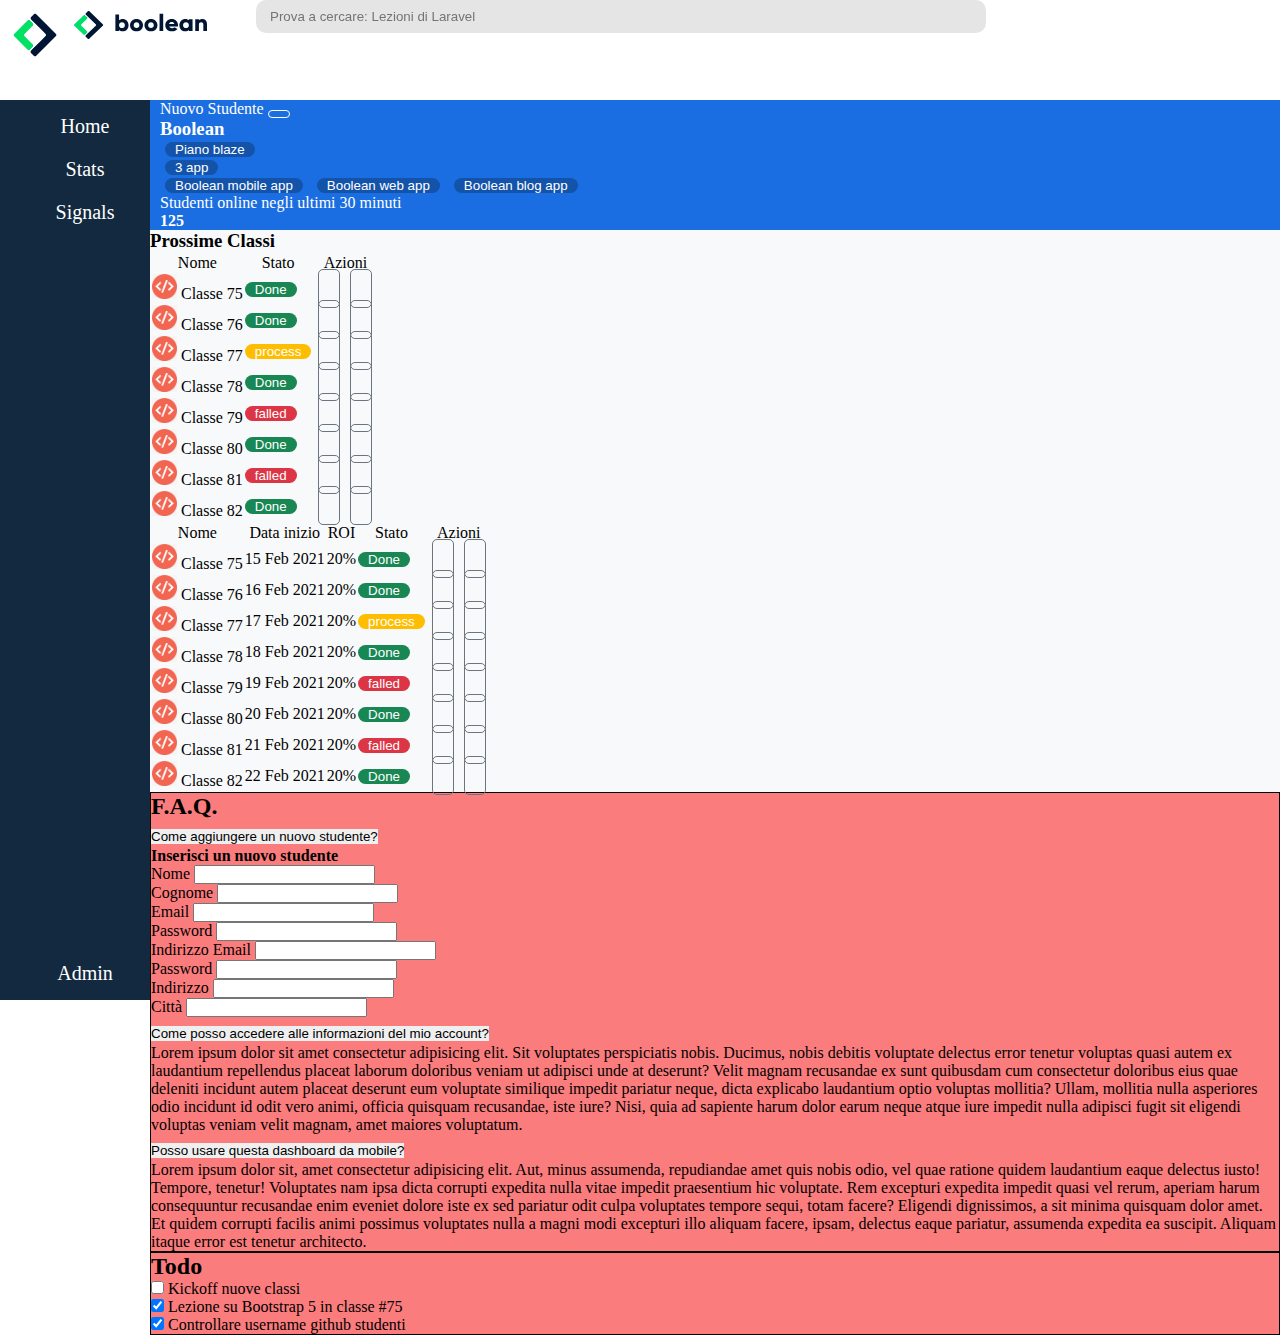
==== index.html @ 581d04f7 "[add] input" ====
<!DOCTYPE html>
<html lang="en">
<head>
  <meta charset="UTF-8">
  <meta http-equiv="X-UA-Compatible" content="IE=edge">
  <meta name="viewport" content="width=device-width, initial-scale=1.0">
  <title>Dashboard Bootstrap</title>
  
  <!--Fontawesome-->
  <link rel="stylesheet" href="https://cdnjs.cloudflare.com/ajax/libs/font-awesome/6.3.0/css/all.min.css" integrity="sha512-SzlrxWUlpfuzQ+pcUCosxcglQRNAq/DZjVsC0lE40xsADsfeQoEypE+enwcOiGjk/bSuGGKHEyjSoQ1zVisanQ==" crossorigin="anonymous" referrerpolicy="no-referrer" />

  <!--Bootstrap css-->
  <link href="https://cdn.jsdelivr.net/npm/bootstrap@5.0.2/dist/css/bootstrap.min.css" rel="stylesheet" integrity="sha384-EVSTQN3/azprG1Anm3QDgpJLIm9Nao0Yz1ztcQTwFspd3yD65VohhpuuCOmLASjC" crossorigin="anonymous">

  <!--Css-->
  <link rel="stylesheet" href="css/style.css">

</head>
<body>

  
  <div class="main-wrapper">
    <header>
      <nav>
      <!--Navbar-->
        <div class="nav-right logo d-flex justify-content-center align-items-center ">
          <img class="logo-mobile d-lg-none" src="img/mobile-logo.png" alt="logo">

          <img class="logo-desktop d-none d-lg-block" src="img/logo.svg" alt="logo">
        </div>

        <div class="nav-center input d-flex justify-content-center align-items-center">
          <button><i class="fa-solid fa-magnifying-glass"></i>
            <input type="text" placeholder="Prova a cercare: Lezioni di Laravel"></button>
        </div>

        <div class="nav-left icons d-flex justify-content-center align-items-center">
          <div class="sg-icon d-none d-lg-block "><a href="#"><i class="fa-solid fa-list-ul"></i></a></div>
          <div class="sg-icon d-none d-lg-block "><a href="#"><i class="fa-solid fa-circle-question"></i></a></div>
          <div class="sg-icon d-none d-lg-block "><a href="#"><i class="fa-solid fa-ellipsis-vertical"></i></a></div>
          <div class="sg-icon"> <a href="#"><i class="fa-solid fa-bell"></i></a></div>
        </div>

      </nav> 

    </header>

    <main>
    
      <aside>
        <div class="aside-nav">

          <div class="aside-top">
            <div class="aside-icons">
              <a href="#"><i class="fa-solid fa-house"></i></a>
              <a class="text d-none d-lg-block" href="#">Home</a>
            </div>

            <div class="aside-icons">
              <a href="#"><i class="fa-solid fa-chart-simple"></i></a>
              <a class="text d-none d-lg-block" href="#">Stats</a>
            </div>

            <div class="aside-icons">
              <a href="#"><i class="fa-solid fa-signal"></i></a>
              <a class="text d-none d-lg-block" href="#">Signals</a>
              </div>
            </div>

          </div>
          
          <div class="aside-bottom">
            <div class="aside-icons">
            <a href="#"><i class="fa-sharp fa-solid fa-gear"></i></a>
            <a class="text d-none d-lg-block" href="#">Admin</a>
          </div>
          </div>
      </aside>
  
        <div class="content">

          <div class="content-top">

            <div class="row main-top ">
              <div class="add-new py-4  col-md-3 order-md-3">
                <p>Nuovo Studente</p>
                <button><i class="fa-regular fa-plus"></i></button>
              </div>

              <div class="app py-4
              col-md-5">
                <div class="row">
                  <div class="col"> <h3 class="d-inline-block">Boolean</h3>
                    <button>Piano blaze</button>
                  </div>

                  <div class="py-3 ">
                    <button class="col-3">3 app</button>
                    <i class=" fa-solid fa-angles-right"></i>
                    
                      <button class="d-lg-none col"><i class="fa-solid fa-plus"></i></button>

                    <div class="row">
                      <button class=" d-none d-lg-block col my-1">Boolean mobile app</button>
                    <button class=" d-none d-lg-block col my-1">Boolean web app</button>
                    <button class=" d-none d-lg-block col my-1">Boolean blog app</button>
                    </div>
                     

                  </div>

                </div>
                
              </div>

              <div class="students py-4 col-md-4">
                <p>Studenti online negli ultimi 30 minuti</p>
                <h4>125</h4>
              </div>
            </div>

          </div>

          <div class="content-bottom">

            <div class="container">
              <div class="row">
                <div>
                  <h3>Prossime Classi</h3>
                </div>

                <div>
                  <div class="table-responsive-sm d-block d-md-none">
                  <table class="table">
                    <thead>
                      <tr>
                        <th>Nome</th>
                        <th class="text-center">Stato</th>
                        <th class="text-center">Azioni</th>
                      </tr>
                    </thead>

                    <tbody>
                      <tr>
                        <td>
                          <img src="img/class-avatar.jpg" alt="avatar">
                          Classe 75
                        </td>
                        <td><button class="done text-center">Done</button></td>
                        <td class="text-center"><i class="fa-sharp fa-solid fa-pencil"></i>
                          <i class="fa-solid fa-trash"></i>
                        </td>
                      </tr>

                      <tr>
                        <td>
                          <img src="img/class-avatar.jpg" alt="avatar">
                          Classe 76
                        </td>
                        <td><button class="done text-center">Done</button></td>
                        <td class="text-center"><i class="fa-sharp fa-solid fa-pencil"></i>
                          <i class="fa-solid fa-trash"></i>
                        </td>
                      </tr>

                      <tr>
                        <td>
                          <img src="img/class-avatar.jpg" alt="avatar">
                          Classe 77
                        </td>
                        <td><button class="process text-center">process</button></td>
                        <td class="text-center"><i class="fa-sharp fa-solid fa-pencil"></i>
                          <i class="fa-solid fa-trash"></i>
                        </td>
                      </tr>

                      <tr>
                        <td>
                          <img src="img/class-avatar.jpg" alt="avatar">
                          Classe 78
                        </td>
                        <td><button class="done text-center">Done</button></td>
                        <td class="text-center"><i class="fa-sharp fa-solid fa-pencil"></i>
                          <i class="fa-solid fa-trash"></i>
                        </td>
                      </tr>

                      <tr>
                        <td>
                          <img src="img/class-avatar.jpg" alt="avatar">
                          Classe 79
                        </td>
                        <td><button class="falled text-center">falled</button></td>
                        <td class="text-center"><i class="fa-sharp fa-solid fa-pencil"></i>
                          <i class="fa-solid fa-trash"></i>
                        </td>
                      </tr>

                      <tr>
                        <td>
                          <img src="img/class-avatar.jpg" alt="avatar">
                          Classe 80
                        </td>
                        <td><button class="done text-center">Done</button></td>
                        <td class="text-center"><i class="fa-sharp fa-solid fa-pencil"></i>
                          <i class="fa-solid fa-trash"></i>
                        </td>
                      </tr>

                      <tr>
                        <td>
                          <img src="img/class-avatar.jpg" alt="avatar">
                          Classe 81
                        </td>
                        <td><button class="falled text-center">falled</button></td>
                        <td class="text-center"><i class="fa-sharp fa-solid fa-pencil"></i>
                          <i class="fa-solid fa-trash"></i>
                        </td>
                      </tr>

                      <tr>
                        <td>
                          <img src="img/class-avatar.jpg" alt="avatar">
                          Classe 82
                        </td>
                        <td><button class="done text-center">Done</button></td>
                        <td class="text-center"><i class="fa-sharp fa-solid fa-pencil"></i>
                          <i class="fa-solid fa-trash"></i>
                        </td>
                      </tr>

                    </tbody>
                  </table>
                </div>
                </div>

                
                
                <div class="table-responsive-md d-none d-md-block">
                  <table class="table">
                    <table class="table">
                      <thead>
                        <tr>
                          <th>Nome</th>
                          <th colspan="4">Data inizio</th>
                          <th>ROI</th>
                          <th class="text-center">Stato</th>
                          <th class="text-center">Azioni</th>
                        </tr>
                      </thead>
  
                      <tbody>
                        <tr>
                          <td>
                            <img src="img/class-avatar.jpg" alt="avatar">
                            Classe 75
                          </td>
                          <td colspan="4">15 Feb 2021</td>
                          <td>20%</td>
                          <td class="d-flex justify-content-center align-items-center"><button class="done text-center">Done</button></td>
                          <td class="text-center"><i class="fa-sharp fa-solid fa-pencil"></i>
                            <i class="fa-solid fa-trash"></i>
                          </td>
                        </tr>
  
                        <tr>
                          <td>
                            <img src="img/class-avatar.jpg" alt="avatar">
                            Classe 76
                          </td>
                          <td colspan="4">16 Feb 2021</td>
                          <td>20%</td>
                          <td class="d-flex justify-content-center align-items-center"><button class="done text-center">Done</button></td>
                          <td class="text-center"><i class="fa-sharp fa-solid fa-pencil"></i>
                            <i class="fa-solid fa-trash"></i>
                          </td>
                        </tr>
  
                        <tr>
                          <td>
                            <img src="img/class-avatar.jpg" alt="avatar">
                            Classe 77
                          </td>
                          <td colspan="4">17 Feb 2021</td>
                          <td>20%</td>
                          <td class="d-flex justify-content-center align-items-center"><button class="process text-center">process</button></td>
                          <td class="text-center"><i class="fa-sharp fa-solid fa-pencil"></i>
                            <i class="fa-solid fa-trash"></i>
                          </td>
                        </tr>
  
                        <tr>
                          <td>
                            <img src="img/class-avatar.jpg" alt="avatar">
                            Classe 78
                          </td>
                          <td colspan="4">18 Feb 2021</td>
                          <td>20%</td>
                          <td class="d-flex justify-content-center align-items-center"><button class="done text-center">Done</button></td>
                          <td class="text-center"><i class="fa-sharp fa-solid fa-pencil"></i>
                            <i class="fa-solid fa-trash"></i>
                          </td>
                        </tr>
  
                        <tr>
                          <td>
                            <img src="img/class-avatar.jpg" alt="avatar">
                            Classe 79
                          </td>
                          <td colspan="4">19 Feb 2021</td>
                          <td>20%</td>
                          <td class="d-flex justify-content-center align-items-center"><button class="falled text-center">falled</button></td>
                          <td class="text-center"><i class="fa-sharp fa-solid fa-pencil"></i>
                            <i class="fa-solid fa-trash"></i>
                          </td>
                        </tr>
  
                        <tr>
                          <td>
                            <img src="img/class-avatar.jpg" alt="avatar">
                            Classe 80
                          </td>
                          <td colspan="4">20 Feb 2021</td>
                          <td>20%</td>
                          <td class="d-flex justify-content-center align-items-center"><button class="done text-center">Done</button></td>
                          <td class="text-center"><i class="fa-sharp fa-solid fa-pencil"></i>
                            <i class="fa-solid fa-trash"></i>
                          </td>
                        </tr>
  
                        <tr>
                          <td>
                            <img src="img/class-avatar.jpg" alt="avatar">
                            Classe 81
                          </td>
                          <td colspan="4">21 Feb 2021</td>
                          <td>20%</td>
                          <td class="d-flex justify-content-center align-items-center"><button class="falled text-center">falled</button></td>
                          <td class="text-center"><i class="fa-sharp fa-solid fa-pencil"></i>
                            <i class="fa-solid fa-trash"></i>
                          </td>
                        </tr>
  
                        <tr>
                          <td>
                            <img src="img/class-avatar.jpg" alt="avatar">
                            Classe 82
                          </td>
                          <td colspan="4">22 Feb 2021</td>
                          <td>20%</td>
                          <td class="d-flex justify-content-center align-items-center"><button class="done">Done</button></td>
                          <td class="text-center"><i class="fa-sharp fa-solid fa-pencil"></i>
                            <i class="fa-solid fa-trash"></i>
                          </td>
                        </tr>
                        </tbody>
                        </table>
                  </div>
                </div>

              </div>

            </div>

          <div class="container accordion debug">
            <h2>F.A.Q.</h2>
            <div class="accordion" id="accordionExample">
              <div class="accordion-item">
                <h2 class="accordion-header" id="headingOne">
                  <button class="accordion-button" type="button" data-bs-toggle="collapse" data-bs-target="#collapseOne" aria-expanded="true" aria-controls="collapseOne">
                    Come aggiungere un nuovo studente?
                  </button>
                </h2>
                <div id="collapseOne" class="accordion-collapse collapse show" aria-labelledby="headingOne" data-bs-parent="#accordionExample">
                  <div class="accordion-body">
                    <h4>Inserisci un nuovo studente</h4>
                    
                    <div class="row">
                      <div class="mb-3 col-6">
                        <label for="exampleFormControlInput1" class="form-label">Nome</label>
                        <input type="nome" class="form-control" id="exampleFormControlInput1">
                      </div>
                      
                      <div class="mb-3 col-6">
                        <label for="exampleFormControlInput1" class="form-label">Cognome</label>
                        <input type="cognome" class="form-control" id="exampleFormControlInput1">
                      </div>
                    </div>

                    <div class="row">
                      <div class="mb-3 col-6">
                        <label for="exampleFormControlInput1" class="form-label">Email</label>
                        <input type="email" class="form-control" id="exampleFormControlInput1">
                      </div>
                      
                      <div class="mb-3 col-6">
                        <label for="exampleFormControlInput1" class="form-label">Password</label>
                        <input type="password" class="form-control" id="exampleFormControlInput1">
                      </div>
                    </div>

                    <div class="row">
                      <div class="mb-3 col-6">
                        <label for="exampleFormControlInput1" class="form-label">Indirizzo Email</label>
                        <input type="email" class="form-control" id="exampleFormControlInput1">
                      </div>
                      
                      <div class="mb-3 col-6">
                        <label for="exampleFormControlInput1" class="form-label">Password</label>
                        <input type="password" class="form-control" id="exampleFormControlInput1">
                      </div>
                    </div>

                    <div class="row">
                      <div class="mb-3 col">
                        <label for="exampleFormControlInput1"class="form-label">Indirizzo</label>
                        <input type="indirizzo" class="form-control" id="exampleFormControlInput1">
                      </div>
                    </div>

                    <div class="mb-3 col-6">
                      <label for="exampleFormControlInput1" class="form-label">Città</label>
                      <input type="città" class="form-control" id="exampleFormControlInput1">
                    </div>

                    

                  </div>
                </div>
              </div>
              <div class="accordion-item">
                <h2 class="accordion-header" id="headingTwo">
                  <button class="accordion-button collapsed" type="button" data-bs-toggle="collapse" data-bs-target="#collapseTwo" aria-expanded="false" aria-controls="collapseTwo">
                    Come posso accedere alle informazioni del mio account?
                  </button>
                </h2>
                <div id="collapseTwo" class="accordion-collapse collapse" aria-labelledby="headingTwo" data-bs-parent="#accordionExample">
                  <div class="accordion-body">
                    Lorem ipsum dolor sit amet consectetur adipisicing elit. Sit voluptates perspiciatis nobis. Ducimus, nobis debitis voluptate delectus error tenetur voluptas quasi autem ex laudantium repellendus placeat laborum doloribus veniam ut adipisci unde at deserunt? Velit magnam recusandae ex sunt quibusdam cum consectetur doloribus eius quae deleniti incidunt autem placeat deserunt eum voluptate similique impedit pariatur neque, dicta explicabo laudantium optio voluptas mollitia? Ullam, mollitia nulla asperiores odio incidunt id odit vero animi, officia quisquam recusandae, iste iure? Nisi, quia ad sapiente harum dolor earum neque atque iure impedit nulla adipisci fugit sit eligendi voluptas veniam velit magnam, amet maiores voluptatum.
                  </div>
                </div>
              </div>
              <div class="accordion-item">
                <h2 class="accordion-header" id="headingThree">
                  <button class="accordion-button collapsed" type="button" data-bs-toggle="collapse" data-bs-target="#collapseThree" aria-expanded="false" aria-controls="collapseThree">
                    Posso usare questa dashboard da mobile?
                  </button>
                </h2>
                <div id="collapseThree" class="accordion-collapse collapse" aria-labelledby="headingThree" data-bs-parent="#accordionExample">
                  <div class="accordion-body">
                    Lorem ipsum dolor sit, amet consectetur adipisicing elit. Aut, minus assumenda, repudiandae amet quis nobis odio, vel quae ratione quidem laudantium eaque delectus iusto! Tempore, tenetur! Voluptates nam ipsa dicta corrupti expedita nulla vitae impedit praesentium hic voluptate. Rem excepturi expedita impedit quasi vel rerum, aperiam harum consequuntur recusandae enim eveniet dolore iste ex sed pariatur odit culpa voluptates tempore sequi, totam facere? Eligendi dignissimos, a sit minima quisquam dolor amet. Et quidem corrupti facilis animi possimus voluptates nulla a magni modi excepturi illo aliquam facere, ipsam, delectus eaque pariatur, assumenda expedita ea suscipit. Aliquam itaque error est tenetur architecto.
                  </div>
                </div>
              </div>
            </div>
          </div>

          <div class="container stats debug">
            <h2>Todo</h2>

            <div class="form-check">
              <input class="form-check-input" type="checkbox" value="" id="flexKichoffNuoveClassi">
              <label class="form-check-label" for="flexCheckDefault">
                Kickoff nuove classi
              </label>
            </div>

            <div class="form-check">
              <input class="form-check-input" type="checkbox" value="" id="flexLezioneSuBootstrap5" checked>
              <label class="form-check-label" for="flexCheckChecked">
                Lezione su Bootstrap 5 in classe #75
              </label>
            </div>

            <div class="form-check">
              <input class="form-check-input" type="checkbox" value="" id="flexLezioneSuBootstrap5" checked>
              <label class="form-check-label" for="flexControllareUsernameGithub">
                Controllare username github studenti
              </label>
            </div>
            
          </div>

          <div class="container">

          </div>

          </div>

        </div>

    </main>
  </div>





    

  

  <!--Bootstrap js-->
  <script src="https://cdn.jsdelivr.net/npm/bootstrap@5.0.2/dist/js/bootstrap.bundle.min.js" integrity="sha384-MrcW6ZMFYlzcLA8Nl+NtUVF0sA7MsXsP1UyJoMp4YLEuNSfAP+JcXn/tWtIaxVXM" crossorigin="anonymous"></script>
</body>
</html>
---- css/style.css ----
/*GENERAL*/
.debug{
  background-color: rgba(253, 0, 0, 0.5);
  min-height: 50px;
  border: 1px solid black;
}

a{
  text-decoration: none;
  color: white;
  display: inline-block;
}

/*HEADER*/
header{
  background-color: #FFFFFF;
  padding: 15px 0;
}


/*NAV


/*MAIN*/

/*ASIDE*/
/*aside{
  background-color: #132940;
}

aside a{
  padding: 10px 5px;
}

/*MAIN-RIGHT*/
/*.main-right .row.top{
  background-color: #1B72E8;
}

.main-right .boolean span, .boolean-app{
  background-color:#165BBA ;
  padding:5px 10px;
  border-radius: 15px;
  margin: 0 2px;
}


.fa-regular.fa-plus{
  border: 1px solid white;
  font-size: 15px;
  padding: 12px 15px;
  vertical-align: middle;
  margin:5px 25px;
  border-radius: 5px;
}**/

/*GENERAL*/
*{
  margin: 0;
  padding: 0;
  box-sizing: border-box;
}

body{
  height: 100vh;

}

img{
  max-width: 100%;
}

button{
  border-style: none;
}

.main-wrapper{
  width: 100vw;
  height: 100vh;
}

/*HEADER*/
header{
  width: 100%;
  height: 100px;
}
/*NAV*/
nav{
  width: 100%;
  height: 100px;
  position: fixed;
  top: 0;
  right:0;
  display: flex;
  justify-content: space-between;
}

nav .input{
  width: 60%;
  height: 100px;
}

nav .logo, .icons{
  width: 20%;
  height: 100px; 
}

/*LOGO*/
nav .logo-mobile{
  width: 70px ;
  vertical-align: middle;
}

/*INPUT*/
nav input{
  width: 80%;
  border-style: none;
  padding:4px;
  background-color: #E5E5E5;
}

nav button{
  width: 95%;
  background-color: #E5E5E5;
  padding: 5px 0;
  text-align: left;
  padding-left: 10px;
  border-radius: 10px;
}

/*ICONS*/
.sg-icon a{
  color: #5A5757;
}

.sg-icon{
  padding: 0 10px;
}

.fa-bell{
  color:#FF8F00;
}

/*MAIN*/
main{
  display: flex;
}

/*ASIDE*/
aside{
  width: 150px;
  height:100vh;
  display: flex;  
  flex-direction: column;
  justify-content: space-between;
  flex-shrink: 0;
  background-color: #12293F;
}

.aside-icons a{
  margin: 5px 10px;
}

.aside-icons{
  display: flex;
  justify-content: center;
  align-items: center;
  font-size: 20px;
  margin: 10px 0;
}

/*CONTENT*/
.content{
  width: calc(100% - 150px);
  background-color: #F8F9FA;
}

/*CONTENT-TOP*/
.content-top{
  background-color: #1A6EE1;
  color:white;
  padding: 0 10px;
}

.content-top button{
  color:white;
}

.content-top p{
  display: inline-block;
}

.content-top .add-new button{
  padding: 3px 10px;
  border: 1px solid white;
  border-radius: 5px;
  background-color: #1A6EE1;
}

.app button{
  padding: 0 10px;
  border-radius: 15px;
  background-color: #1453AA;
  margin: 0 5px;
}

/*CONTENT-BOTTOM*/

.container .col h3{
  border: 1px solid black;
  padding: 10px 10px;
}
/*TABLE*/
.table img{
  width: 25px;
}
.table i{
  color: #6C757D;
  border:1px solid #6C757D;
  padding: 10px;
  border-radius: 5px;
  margin: 0 5px;
}

.table thead th{
  font-weight: 500;
}


/*TABLE BUTTON*/
.table button{
  padding: 0 10px;
  border-radius: 10px;
  color: white;
  
}

.table .done{
  background-color:#198754 ;
}

.table .process{
  background-color:#FFBD00;
}

.table .falled{
  background-color:#DC3545 ;
}
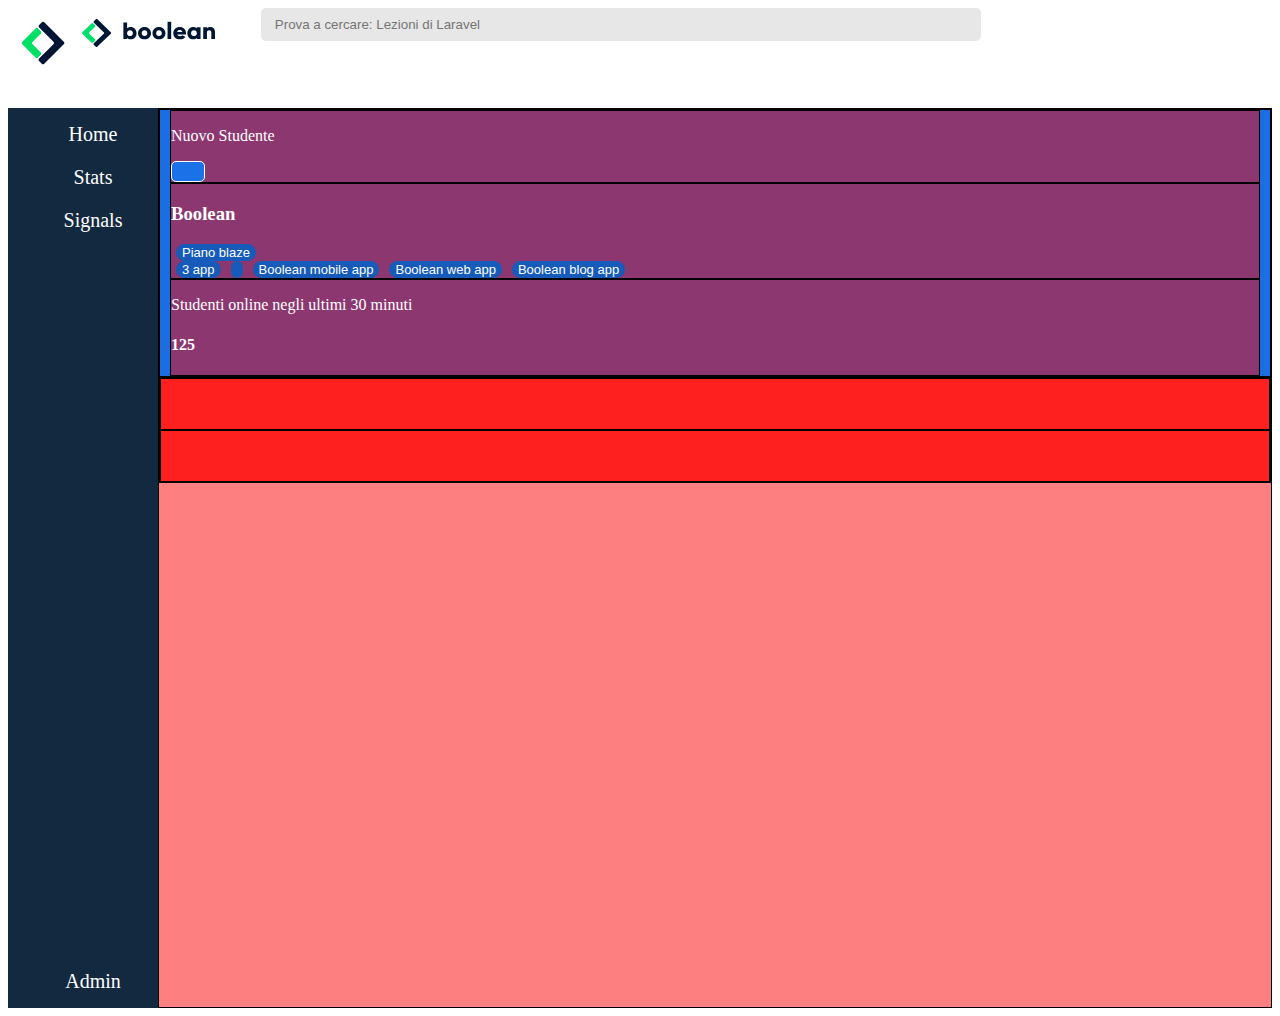
==== commit f322c16e: "[modify] main top" ====
--- a/index.html
+++ b/index.html
@@ -16,37 +16,39 @@
   <link rel="stylesheet" href="css/style.css">
 
 </head>
+
+
+
+
 <body>
 
-  
-  <div class="main-wrapper">
-    <header>
-      <nav>
-      <!--Navbar-->
-        <div class="nav-right logo d-flex justify-content-center align-items-center ">
-          <img class="logo-mobile d-lg-none" src="img/mobile-logo.png" alt="logo">
-
-          <img class="logo-desktop d-none d-lg-block" src="img/logo.svg" alt="logo">
-        </div>
-
-        <div class="nav-center input d-flex justify-content-center align-items-center">
-          <button><i class="fa-solid fa-magnifying-glass"></i>
-            <input type="text" placeholder="Prova a cercare: Lezioni di Laravel"></button>
-        </div>
-
-        <div class="nav-left icons d-flex justify-content-center align-items-center">
-          <div class="sg-icon d-none d-lg-block "><a href="#"><i class="fa-solid fa-list-ul"></i></a></div>
-          <div class="sg-icon d-none d-lg-block "><a href="#"><i class="fa-solid fa-circle-question"></i></a></div>
-          <div class="sg-icon d-none d-lg-block "><a href="#"><i class="fa-solid fa-ellipsis-vertical"></i></a></div>
-          <div class="sg-icon"> <a href="#"><i class="fa-solid fa-bell"></i></a></div>
-        </div>
-
-      </nav> 
-
-    </header>
-
-    <main>
-    
+  <header>
+    <!--Navbar-->
+    <nav>
+      <div class="nav-right logo d-flex justify-content-center align-items-center ">
+        <img class="logo-mobile d-lg-none" src="img/mobile-logo.png" alt="logo">
+
+        <img class="logo-desktop d-none d-lg-block" src="img/logo.svg" alt="logo">
+      </div>
+
+      <div class="nav-center input d-flex justify-content-center align-items-center">
+        <button><i class="fa-solid fa-magnifying-glass"></i>
+          <input type="text" placeholder="Prova a cercare: Lezioni di Laravel"></button>
+      </div>
+
+      <div class="nav-left icons d-flex justify-content-center align-items-center">
+        <div class="sg-icon d-none d-lg-block "><a href="#"><i class="fa-solid fa-list-ul"></i></a></div>
+        <div class="sg-icon d-none d-lg-block "><a href="#"><i class="fa-solid fa-circle-question"></i></a></div>
+        <div class="sg-icon d-none d-lg-block "><a href="#"><i class="fa-solid fa-ellipsis-vertical"></i></a></div>
+        <div class="sg-icon"> <a href="#"><i class="fa-solid fa-bell"></i></a></div>
+      </div>
+
+    </nav>
+
+  </header>
+
+  
+    <div class="main-wrapper">
       <aside>
         <div class="aside-nav">
 
@@ -76,46 +78,85 @@
           </div>
           </div>
       </aside>
+      </aside>
+
+      <main class="content debug">
+
+        <div class="row top debug">
+
+          <div class="add-new py-4 col-md-3 order-md-3 debug">
+            <p>Nuovo Studente</p>
+            <button><i class="fa-regular fa-plus"></i></button>
+          </div>
+
+          <div class="app col py-4 debug">
+            <h3 class="d-inline-block">Boolean</h3>
+            <button>Piano blaze</button>
+
+            <div class="button-container">  
+              <span>
+                <button>3 app</button>
+                <i class=" fa-solid fa-angles-right"></i>
+              </span>
+
+                <button class="d-lg-none"><i class="fa-solid fa-plus"></i></button>
+
+                  <span>
+                    <button class="d-none d-lg-block my-1">Boolean mobile app</button>
+                    <button class="d-none d-lg-block my-1">Boolean web app</button>
+                    <button class="d-none d-lg-block my-1">Boolean blog app</button>
+                  </span>
+
+            </div>
+
+          </div>
+
+          <div class="students py-4 col-md-4 debug">
+            <p>Studenti online negli ultimi 30 minuti</p>
+            <h4>125</h4>
+          </div>
+
+        </div>
+
+        <div class="row bottom debug">
+          <div class="debug"></div>
+          <div class="debug"></div>
+        </div>
+
+      </main>
+    </div>
+
+
+
+
+  
+  <!--
+    
+    <main>
+    
+      <aside>
+        
   
         <div class="content">
 
           <div class="content-top">
 
-            <div class="row main-top ">
-              <div class="add-new py-4  col-md-3 order-md-3">
-                <p>Nuovo Studente</p>
-                <button><i class="fa-regular fa-plus"></i></button>
-              </div>
-
-              <div class="app py-4
-              col-md-5">
-                <div class="row">
-                  <div class="col"> <h3 class="d-inline-block">Boolean</h3>
-                    <button>Piano blaze</button>
+
+              
+                  <div class=" ">
+                  
+                      
+                    
+                     
+
                   </div>
 
-                  <div class="py-3 ">
-                    <button class="col-3">3 app</button>
-                    <i class=" fa-solid fa-angles-right"></i>
-                    
-                      <button class="d-lg-none col"><i class="fa-solid fa-plus"></i></button>
-
-                    <div class="row">
-                      <button class=" d-none d-lg-block col my-1">Boolean mobile app</button>
-                    <button class=" d-none d-lg-block col my-1">Boolean web app</button>
-                    <button class=" d-none d-lg-block col my-1">Boolean blog app</button>
-                    </div>
-                     
-
-                  </div>
-
                 </div>
                 
               </div>
 
-              <div class="students py-4 col-md-4">
-                <p>Studenti online negli ultimi 30 minuti</p>
-                <h4>125</h4>
+              <div class="">
+                <
               </div>
             </div>
 
@@ -125,6 +166,9 @@
 
             <div class="container">
               <div class="row">
+                <div class="col">
+
+               
                 <div>
                   <h3>Prossime Classi</h3>
                 </div>
@@ -233,7 +277,7 @@
                   </table>
                 </div>
                 </div>
-
+                </div>
                 
                 
                 <div class="table-responsive-md d-none d-md-block">
@@ -360,132 +404,94 @@
 
               </div>
 
-            </div>
-
-          <div class="container accordion debug">
-            <h2>F.A.Q.</h2>
-            <div class="accordion" id="accordionExample">
-              <div class="accordion-item">
-                <h2 class="accordion-header" id="headingOne">
-                  <button class="accordion-button" type="button" data-bs-toggle="collapse" data-bs-target="#collapseOne" aria-expanded="true" aria-controls="collapseOne">
-                    Come aggiungere un nuovo studente?
-                  </button>
-                </h2>
-                <div id="collapseOne" class="accordion-collapse collapse show" aria-labelledby="headingOne" data-bs-parent="#accordionExample">
-                  <div class="accordion-body">
-                    <h4>Inserisci un nuovo studente</h4>
-                    
-                    <div class="row">
-                      <div class="mb-3 col-6">
-                        <label for="exampleFormControlInput1" class="form-label">Nome</label>
-                        <input type="nome" class="form-control" id="exampleFormControlInput1">
-                      </div>
-                      
-                      <div class="mb-3 col-6">
-                        <label for="exampleFormControlInput1" class="form-label">Cognome</label>
-                        <input type="cognome" class="form-control" id="exampleFormControlInput1">
+
+
+
+
+              <div class="container accordion debug">
+                <h2>F.A.Q.</h2>
+                <div class="accordion" id="accordionExample">
+                  <div class="accordion-item">
+                    <h2 class="accordion-header" id="headingOne">
+                      <button class="accordion-button" type="button" data-bs-toggle="collapse" data-bs-target="#collapseOne" aria-expanded="true" aria-controls="collapseOne">
+                        Come aggiungere un nuovo studente?
+                      </button>
+                    </h2>
+                    <div id="collapseOne" class="accordion-collapse collapse show" aria-labelledby="headingOne" data-bs-parent="#accordionExample">
+                      <div class="accordion-body">
+                        <p>Lorem, ipsum dolor sit amet consectetur adipisicing elit. Sit est voluptatibus reiciendis iusto quae ex consequatur, pariatur temporibus tempore laudantium, cum consequuntur quam voluptatem. Dignissimos quaerat quas dicta omnis dolorum ipsum mollitia tenetur deleniti ducimus, odit labore deserunt natus minima maiores ab accusantium provident officiis distinctio tempora, inventore voluptate eos assumenda saepe. Vel assumenda ipsam quibusdam veniam natus magni nostrum recusandae dolores obcaecati dolorem! Ratione autem eius a illo! Libero quibusdam praesentium voluptate, accusantium mollitia modi sunt officiis obcaecati laborum. Exercitationem repellat fuga voluptate, voluptas minus, asperiores perferendis sequi ab officiis cum nobis atque autem dolor, veniam molestiae! Corrupti, sequi.</p>
+    
+                        
+    
                       </div>
                     </div>
-
-                    <div class="row">
-                      <div class="mb-3 col-6">
-                        <label for="exampleFormControlInput1" class="form-label">Email</label>
-                        <input type="email" class="form-control" id="exampleFormControlInput1">
-                      </div>
-                      
-                      <div class="mb-3 col-6">
-                        <label for="exampleFormControlInput1" class="form-label">Password</label>
-                        <input type="password" class="form-control" id="exampleFormControlInput1">
+                  </div>
+                  <div class="accordion-item">
+                    <h2 class="accordion-header" id="headingTwo">
+                      <button class="accordion-button collapsed" type="button" data-bs-toggle="collapse" data-bs-target="#collapseTwo" aria-expanded="false" aria-controls="collapseTwo">
+                        Come posso accedere alle informazioni del mio account?
+                      </button>
+                    </h2>
+                    <div id="collapseTwo" class="accordion-collapse collapse" aria-labelledby="headingTwo" data-bs-parent="#accordionExample">
+                      <div class="accordion-body">
+                        Lorem ipsum dolor sit amet consectetur adipisicing elit. Sit voluptates perspiciatis nobis. Ducimus, nobis debitis voluptate delectus error tenetur voluptas quasi autem ex laudantium repellendus placeat laborum doloribus veniam ut adipisci unde at deserunt? Velit magnam recusandae ex sunt quibusdam cum consectetur doloribus eius quae deleniti incidunt autem placeat deserunt eum voluptate similique impedit pariatur neque, dicta explicabo laudantium optio voluptas mollitia? Ullam, mollitia nulla asperiores odio incidunt id odit vero animi, officia quisquam recusandae, iste iure? Nisi, quia ad sapiente harum dolor earum neque atque iure impedit nulla adipisci fugit sit eligendi voluptas veniam velit magnam, amet maiores voluptatum.
                       </div>
                     </div>
-
-                    <div class="row">
-                      <div class="mb-3 col-6">
-                        <label for="exampleFormControlInput1" class="form-label">Indirizzo Email</label>
-                        <input type="email" class="form-control" id="exampleFormControlInput1">
-                      </div>
-                      
-                      <div class="mb-3 col-6">
-                        <label for="exampleFormControlInput1" class="form-label">Password</label>
-                        <input type="password" class="form-control" id="exampleFormControlInput1">
+                  </div>
+                  <div class="accordion-item">
+                    <h2 class="accordion-header" id="headingThree">
+                      <button class="accordion-button collapsed" type="button" data-bs-toggle="collapse" data-bs-target="#collapseThree" aria-expanded="false" aria-controls="collapseThree">
+                        Posso usare questa dashboard da mobile?
+                      </button>
+                    </h2>
+                    <div id="collapseThree" class="accordion-collapse collapse" aria-labelledby="headingThree" data-bs-parent="#accordionExample">
+                      <div class="accordion-body">
+                        Lorem ipsum dolor sit, amet consectetur adipisicing elit. Aut, minus assumenda, repudiandae amet quis nobis odio, vel quae ratione quidem laudantium eaque delectus iusto! Tempore, tenetur! Voluptates nam ipsa dicta corrupti expedita nulla vitae impedit praesentium hic voluptate. Rem excepturi expedita impedit quasi vel rerum, aperiam harum consequuntur recusandae enim eveniet dolore iste ex sed pariatur odit culpa voluptates tempore sequi, totam facere? Eligendi dignissimos, a sit minima quisquam dolor amet. Et quidem corrupti facilis animi possimus voluptates nulla a magni modi excepturi illo aliquam facere, ipsam, delectus eaque pariatur, assumenda expedita ea suscipit. Aliquam itaque error est tenetur architecto.
                       </div>
                     </div>
-
-                    <div class="row">
-                      <div class="mb-3 col">
-                        <label for="exampleFormControlInput1"class="form-label">Indirizzo</label>
-                        <input type="indirizzo" class="form-control" id="exampleFormControlInput1">
-                      </div>
-                    </div>
-
-                    <div class="mb-3 col-6">
-                      <label for="exampleFormControlInput1" class="form-label">Città</label>
-                      <input type="città" class="form-control" id="exampleFormControlInput1">
-                    </div>
-
-                    
-
                   </div>
                 </div>
               </div>
-              <div class="accordion-item">
-                <h2 class="accordion-header" id="headingTwo">
-                  <button class="accordion-button collapsed" type="button" data-bs-toggle="collapse" data-bs-target="#collapseTwo" aria-expanded="false" aria-controls="collapseTwo">
-                    Come posso accedere alle informazioni del mio account?
-                  </button>
-                </h2>
-                <div id="collapseTwo" class="accordion-collapse collapse" aria-labelledby="headingTwo" data-bs-parent="#accordionExample">
-                  <div class="accordion-body">
-                    Lorem ipsum dolor sit amet consectetur adipisicing elit. Sit voluptates perspiciatis nobis. Ducimus, nobis debitis voluptate delectus error tenetur voluptas quasi autem ex laudantium repellendus placeat laborum doloribus veniam ut adipisci unde at deserunt? Velit magnam recusandae ex sunt quibusdam cum consectetur doloribus eius quae deleniti incidunt autem placeat deserunt eum voluptate similique impedit pariatur neque, dicta explicabo laudantium optio voluptas mollitia? Ullam, mollitia nulla asperiores odio incidunt id odit vero animi, officia quisquam recusandae, iste iure? Nisi, quia ad sapiente harum dolor earum neque atque iure impedit nulla adipisci fugit sit eligendi voluptas veniam velit magnam, amet maiores voluptatum.
-                  </div>
-                </div>
-              </div>
-              <div class="accordion-item">
-                <h2 class="accordion-header" id="headingThree">
-                  <button class="accordion-button collapsed" type="button" data-bs-toggle="collapse" data-bs-target="#collapseThree" aria-expanded="false" aria-controls="collapseThree">
-                    Posso usare questa dashboard da mobile?
-                  </button>
-                </h2>
-                <div id="collapseThree" class="accordion-collapse collapse" aria-labelledby="headingThree" data-bs-parent="#accordionExample">
-                  <div class="accordion-body">
-                    Lorem ipsum dolor sit, amet consectetur adipisicing elit. Aut, minus assumenda, repudiandae amet quis nobis odio, vel quae ratione quidem laudantium eaque delectus iusto! Tempore, tenetur! Voluptates nam ipsa dicta corrupti expedita nulla vitae impedit praesentium hic voluptate. Rem excepturi expedita impedit quasi vel rerum, aperiam harum consequuntur recusandae enim eveniet dolore iste ex sed pariatur odit culpa voluptates tempore sequi, totam facere? Eligendi dignissimos, a sit minima quisquam dolor amet. Et quidem corrupti facilis animi possimus voluptates nulla a magni modi excepturi illo aliquam facere, ipsam, delectus eaque pariatur, assumenda expedita ea suscipit. Aliquam itaque error est tenetur architecto.
-                  </div>
-                </div>
-              </div>
-            </div>
-          </div>
+            </div>
+
 
           <div class="container stats debug">
-            <h2>Todo</h2>
-
-            <div class="form-check">
-              <input class="form-check-input" type="checkbox" value="" id="flexKichoffNuoveClassi">
-              <label class="form-check-label" for="flexCheckDefault">
-                Kickoff nuove classi
-              </label>
-            </div>
-
-            <div class="form-check">
-              <input class="form-check-input" type="checkbox" value="" id="flexLezioneSuBootstrap5" checked>
-              <label class="form-check-label" for="flexCheckChecked">
-                Lezione su Bootstrap 5 in classe #75
-              </label>
-            </div>
-
-            <div class="form-check">
-              <input class="form-check-input" type="checkbox" value="" id="flexLezioneSuBootstrap5" checked>
-              <label class="form-check-label" for="flexControllareUsernameGithub">
-                Controllare username github studenti
-              </label>
-            </div>
-            
-          </div>
-
-          <div class="container">
-
-          </div>
-
-          </div>
+            <div class="row">
+              <div class="col">
+                <h2>Todo</h2>
+    
+                <div class="form-check">
+                  <input class="form-check-input" type="checkbox" value="" id="flexKichoffNuoveClassi">
+                  <label class="form-check-label" for="flexCheckDefault">
+                    Kickoff nuove classi
+                  </label>
+                </div>
+    
+                <div class="form-check">
+                  <input class="form-check-input" type="checkbox" value="" id="flexLezioneSuBootstrap5" checked>
+                  <label class="form-check-label" for="flexCheckChecked">
+                    Lezione su Bootstrap 5 in classe #75
+                  </label>
+                </div>
+    
+                <div class="form-check">
+                  <input class="form-check-input" type="checkbox" value="" id="flexLezioneSuBootstrap5" checked>
+                  <label class="form-check-label" for="flexControllareUsernameGithub">
+                    Controllare username github studenti
+                  </label>
+                </div>
+                
+              </div>
+    
+              <div class="container">
+    
+              </div>
+  
+              </div>
+  
+            </div>
+
+              </div>
 
         </div>
 
--- a/css/style.css
+++ b/css/style.css
@@ -1,4 +1,4 @@
-/*GENERAL*/
+/* GENERAL */
 .debug{
   background-color: rgba(253, 0, 0, 0.5);
   min-height: 50px;
@@ -9,28 +9,144 @@
   text-decoration: none;
   color: white;
   display: inline-block;
-}
-
-/*HEADER*/
-header{
-  background-color: #FFFFFF;
-  padding: 15px 0;
-}
-
-
-/*NAV
-
+} 
+
+button{
+  border-style: none;
+}
+
+img{
+  max-width: 100%;
+}
+
+.main-wrapper{
+  display: flex;
+  height: 100vh;
+}
+
+
+/*NAV*/
+nav{
+  width: 100%;
+  display: flex;
+  justify-content: space-between;
+}
+
+nav .input{
+  width: 60%;
+  height: 100px;
+}
+
+nav .logo, .icons{
+  width: 20%;
+  height: 100px; 
+}
+
+/*LOGO*/
+nav .logo-mobile{
+  width: 70px ;
+  vertical-align: middle;
+} 
+
+/*INPUT*/
+nav input{ 
+  width: 80%;
+  border-style: none;
+  padding:4px;
+  background-color: #E7E7E7;
+}
+
+nav button{
+  width: 95%;
+  background-color: #E7E7E7;
+  padding: 5px 0;
+  text-align: left;
+  padding-left: 10px;
+  border-radius: 5px;
+} 
+
+/*ICONS*/
+.sg-icon a{
+  color: #5A5757;
+}
+
+.sg-icon{
+  padding: 0 10px;
+}
+
+.fa-bell{
+  color:#FF8F00;
+} 
+
+/*ASIDE*/
+aside{
+  min-width: 150px;
+  display: flex;
+  flex-direction: column;
+  justify-content: space-between;
+  flex-shrink: 0;
+  background-color: #132940;
+}
+
+aside a{
+  margin: 5px 10px;
+}
+
+.aside-icons{
+  display: flex;
+  justify-content: center;
+  align-items: center;
+  font-size: 20px;
+  margin: 10px 0;
+} 
 
 /*MAIN*/
-
-/*ASIDE*/
-/*aside{
-  background-color: #132940;
-}
-
-aside a{
-  padding: 10px 5px;
-}
+main{
+  width: calc( 100% - 150px );
+  background-color: #F8F9FA;
+}
+
+.row.top{
+  background-color: #1A6EE1;
+  color:white;
+  padding: 0 10px;
+}
+
+.row.top button{
+  color:white;
+}
+
+/*ADD NEW*/
+
+.add-new button{
+  border-radius: 5px;
+  background-color:#1B72E8;
+  border: 1px solid white;
+}
+
+.fa-regular.fa-plus{
+  font-size: 15px;
+  padding: 10px;
+  vertical-align: middle;
+} 
+
+/*APP*/
+.app span{
+  display: flex;
+}
+
+.app button{
+  background-color:#165BBA;
+  border-radius: 10px;
+  margin: 0 5px;
+  font-size: small;
+}
+
+.button-container{
+  display: flex;
+}
+
+
 
 /*MAIN-RIGHT*/
 /*.main-right .row.top{
@@ -45,138 +161,17 @@
 }
 
 
-.fa-regular.fa-plus{
-  border: 1px solid white;
-  font-size: 15px;
-  padding: 12px 15px;
-  vertical-align: middle;
-  margin:5px 25px;
-  border-radius: 5px;
-}**/
-
-/*GENERAL*/
-*{
-  margin: 0;
-  padding: 0;
-  box-sizing: border-box;
-}
-
-body{
-  height: 100vh;
-
-}
-
-img{
-  max-width: 100%;
-}
-
-button{
-  border-style: none;
-}
-
-.main-wrapper{
-  width: 100vw;
-  height: 100vh;
-}
-
-/*HEADER*/
-header{
-  width: 100%;
-  height: 100px;
-}
-/*NAV*/
-nav{
-  width: 100%;
-  height: 100px;
-  position: fixed;
-  top: 0;
-  right:0;
-  display: flex;
-  justify-content: space-between;
-}
-
-nav .input{
-  width: 60%;
-  height: 100px;
-}
-
-nav .logo, .icons{
-  width: 20%;
-  height: 100px; 
-}
-
-/*LOGO*/
-nav .logo-mobile{
-  width: 70px ;
-  vertical-align: middle;
-}
-
-/*INPUT*/
-nav input{
-  width: 80%;
-  border-style: none;
-  padding:4px;
-  background-color: #E5E5E5;
-}
-
-nav button{
-  width: 95%;
-  background-color: #E5E5E5;
-  padding: 5px 0;
-  text-align: left;
-  padding-left: 10px;
-  border-radius: 10px;
-}
-
-/*ICONS*/
-.sg-icon a{
-  color: #5A5757;
-}
-
-.sg-icon{
-  padding: 0 10px;
-}
-
-.fa-bell{
-  color:#FF8F00;
-}
+**/
+
 
 /*MAIN*/
-main{
-  display: flex;
-}
-
-/*ASIDE*/
-aside{
-  width: 150px;
-  height:100vh;
-  display: flex;  
-  flex-direction: column;
-  justify-content: space-between;
-  flex-shrink: 0;
-  background-color: #12293F;
-}
-
-.aside-icons a{
-  margin: 5px 10px;
-}
-
-.aside-icons{
-  display: flex;
-  justify-content: center;
-  align-items: center;
-  font-size: 20px;
-  margin: 10px 0;
-}
-
-/*CONTENT*/
-.content{
-  width: calc(100% - 150px);
-  background-color: #F8F9FA;
-}
+/* main{
+  display: flex;
+} */
+
 
 /*CONTENT-TOP*/
-.content-top{
+/* .content-top{
   background-color: #1A6EE1;
   color:white;
   padding: 0 10px;
@@ -206,12 +201,12 @@
 
 /*CONTENT-BOTTOM*/
 
-.container .col h3{
+/* .container .col h3{
   border: 1px solid black;
   padding: 10px 10px;
-}
+} */ 
 /*TABLE*/
-.table img{
+/* .table img{
   width: 25px;
 }
 .table i{
@@ -225,10 +220,10 @@
 .table thead th{
   font-weight: 500;
 }
-
+ */
 
 /*TABLE BUTTON*/
-.table button{
+/* .table button{
   padding: 0 10px;
   border-radius: 10px;
   color: white;
@@ -245,4 +240,4 @@
 
 .table .falled{
   background-color:#DC3545 ;
-}
+} */
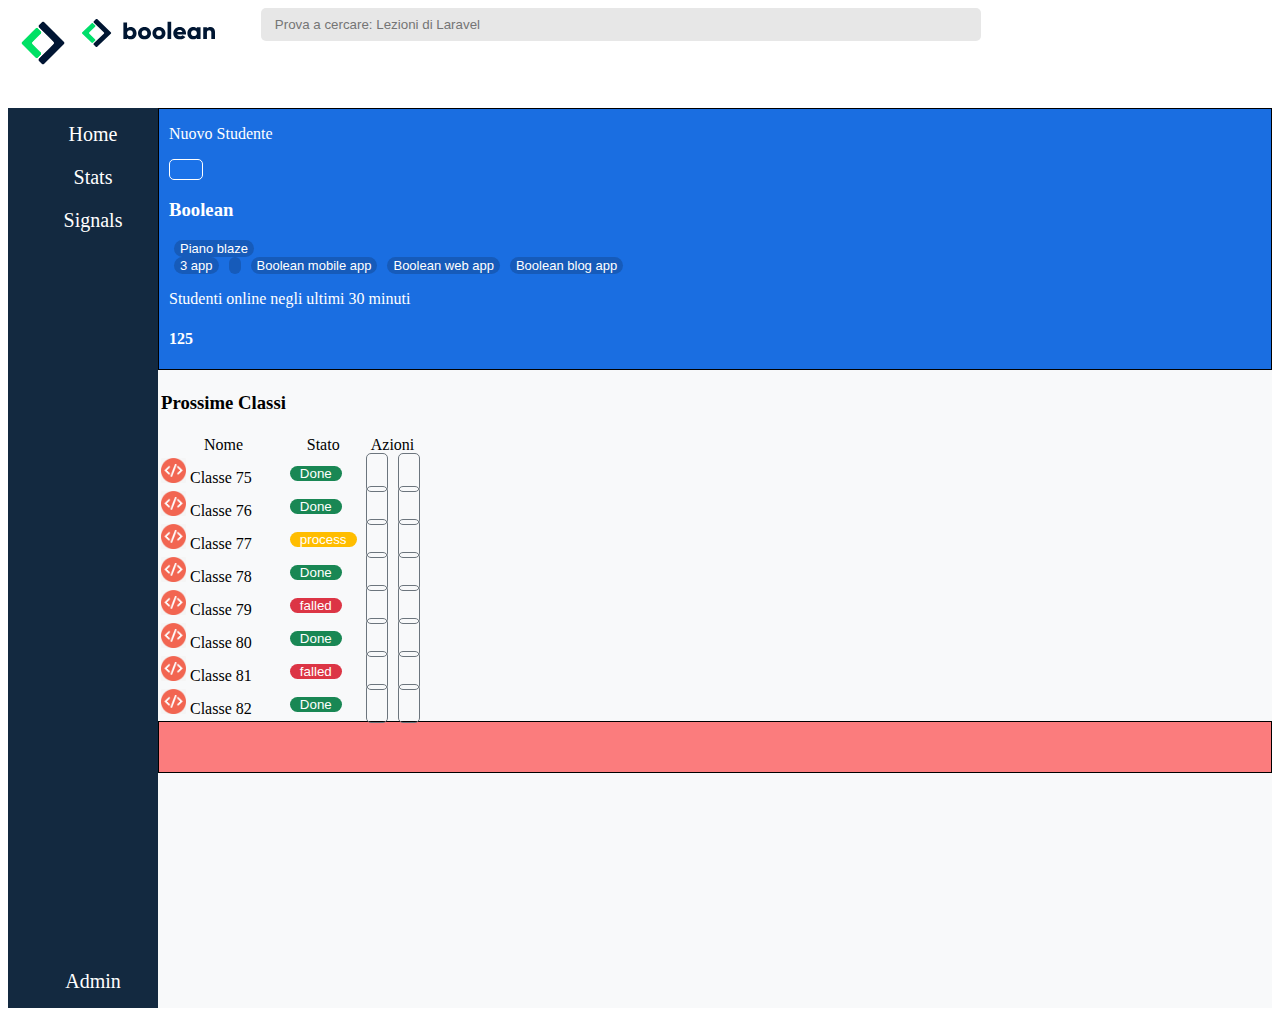
==== commit 48d00e63: "modify table" ====
--- a/index.html
+++ b/index.html
@@ -80,16 +80,16 @@
       </aside>
       </aside>
 
-      <main class="content debug">
+      <main class="content">
 
         <div class="row top debug">
 
-          <div class="add-new py-4 col-md-3 order-md-3 debug">
+          <div class="add-new py-4 col-md-3 order-md-3">
             <p>Nuovo Studente</p>
             <button><i class="fa-regular fa-plus"></i></button>
           </div>
 
-          <div class="app col py-4 debug">
+          <div class="app col py-4">
             <h3 class="d-inline-block">Boolean</h3>
             <button>Piano blaze</button>
 
@@ -111,17 +111,129 @@
 
           </div>
 
-          <div class="students py-4 col-md-4 debug">
+          <div class="students py-4 col-md-4">
             <p>Studenti online negli ultimi 30 minuti</p>
             <h4>125</h4>
           </div>
 
         </div>
 
-        <div class="row bottom debug">
-          <div class="debug"></div>
-          <div class="debug"></div>
-        </div>
+        <div class="row bottom">
+          <div class="my-4 col-lg-8">
+
+            <div class="table-responsive-sm">
+              <table class="table">
+                <thead>
+                  <tr>
+                    <th><h3>Prossime Classi</h3></th>
+                  </tr>
+
+                  <tr>
+                      <th>Nome</th>
+                    <th class="text-center">Stato</th>
+                    <th class="text-center">Azioni</th>
+                  </tr>
+                </thead>
+
+                <tbody>
+                  <tr>
+                    <td>
+                      <img src="img/class-avatar.jpg" alt="avatar">
+                      Classe 75
+                    </td>
+                    <td><button class="done text-center">Done</button></td>
+                    <td class="text-center"><i class="fa-sharp fa-solid fa-pencil"></i>
+                      <i class="fa-solid fa-trash"></i>
+                    </td>
+                  </tr>
+
+                  <tr>
+                    <td>
+                      <img src="img/class-avatar.jpg" alt="avatar">
+                      Classe 76
+                    </td>
+                    <td><button class="done text-center">Done</button></td>
+                    <td class="text-center"><i class="fa-sharp fa-solid fa-pencil"></i>
+                      <i class="fa-solid fa-trash"></i>
+                    </td>
+                  </tr>
+
+                  <tr>
+                    <td>
+                      <img src="img/class-avatar.jpg" alt="avatar">
+                      Classe 77
+                    </td>
+                    <td><button class="process text-center">process</button></td>
+                    <td class="text-center"><i class="fa-sharp fa-solid fa-pencil"></i>
+                      <i class="fa-solid fa-trash"></i>
+                    </td>
+                  </tr>
+
+                  <tr>
+                    <td>
+                      <img src="img/class-avatar.jpg" alt="avatar">
+                      Classe 78
+                    </td>
+                    <td><button class="done text-center">Done</button></td>
+                    <td class="text-center"><i class="fa-sharp fa-solid fa-pencil"></i>
+                      <i class="fa-solid fa-trash"></i>
+                    </td>
+                  </tr>
+
+                  <tr>
+                    <td>
+                      <img src="img/class-avatar.jpg" alt="avatar">
+                      Classe 79
+                    </td>
+                    <td><button class="falled text-center">falled</button></td>
+                    <td class="text-center"><i class="fa-sharp fa-solid fa-pencil"></i>
+                      <i class="fa-solid fa-trash"></i>
+                    </td>
+                  </tr>
+
+                  <tr>
+                    <td>
+                      <img src="img/class-avatar.jpg" alt="avatar">
+                      Classe 80
+                    </td>
+                    <td><button class="done text-center">Done</button></td>
+                    <td class="text-center"><i class="fa-sharp fa-solid fa-pencil"></i>
+                      <i class="fa-solid fa-trash"></i>
+                    </td>
+                  </tr>
+
+                  <tr>
+                    <td>
+                      <img src="img/class-avatar.jpg" alt="avatar">
+                      Classe 81
+                    </td>
+                    <td><button class="falled text-center">falled</button></td>
+                    <td class="text-center"><i class="fa-sharp fa-solid fa-pencil"></i>
+                      <i class="fa-solid fa-trash"></i>
+                    </td>
+                  </tr>
+
+                  <tr>
+                    <td>
+                      <img src="img/class-avatar.jpg" alt="avatar">
+                      Classe 82
+                    </td>
+                    <td><button class="done text-center">Done</button></td>
+                    <td class="text-center"><i class="fa-sharp fa-solid fa-pencil"></i>
+                      <i class="fa-solid fa-trash"></i>
+                    </td>
+                  </tr>
+
+                </tbody>
+
+              </table>
+            </div>
+
+          </div>
+
+          <div class="debug col-lg-4"></div>
+            
+
 
       </main>
     </div>
@@ -131,37 +243,6 @@
 
   
   <!--
-    
-    <main>
-    
-      <aside>
-        
-  
-        <div class="content">
-
-          <div class="content-top">
-
-
-              
-                  <div class=" ">
-                  
-                      
-                    
-                     
-
-                  </div>
-
-                </div>
-                
-              </div>
-
-              <div class="">
-                <
-              </div>
-            </div>
-
-          </div>
-
           <div class="content-bottom">
 
             <div class="container">
@@ -173,109 +254,7 @@
                   <h3>Prossime Classi</h3>
                 </div>
 
-                <div>
-                  <div class="table-responsive-sm d-block d-md-none">
-                  <table class="table">
-                    <thead>
-                      <tr>
-                        <th>Nome</th>
-                        <th class="text-center">Stato</th>
-                        <th class="text-center">Azioni</th>
-                      </tr>
-                    </thead>
-
-                    <tbody>
-                      <tr>
-                        <td>
-                          <img src="img/class-avatar.jpg" alt="avatar">
-                          Classe 75
-                        </td>
-                        <td><button class="done text-center">Done</button></td>
-                        <td class="text-center"><i class="fa-sharp fa-solid fa-pencil"></i>
-                          <i class="fa-solid fa-trash"></i>
-                        </td>
-                      </tr>
-
-                      <tr>
-                        <td>
-                          <img src="img/class-avatar.jpg" alt="avatar">
-                          Classe 76
-                        </td>
-                        <td><button class="done text-center">Done</button></td>
-                        <td class="text-center"><i class="fa-sharp fa-solid fa-pencil"></i>
-                          <i class="fa-solid fa-trash"></i>
-                        </td>
-                      </tr>
-
-                      <tr>
-                        <td>
-                          <img src="img/class-avatar.jpg" alt="avatar">
-                          Classe 77
-                        </td>
-                        <td><button class="process text-center">process</button></td>
-                        <td class="text-center"><i class="fa-sharp fa-solid fa-pencil"></i>
-                          <i class="fa-solid fa-trash"></i>
-                        </td>
-                      </tr>
-
-                      <tr>
-                        <td>
-                          <img src="img/class-avatar.jpg" alt="avatar">
-                          Classe 78
-                        </td>
-                        <td><button class="done text-center">Done</button></td>
-                        <td class="text-center"><i class="fa-sharp fa-solid fa-pencil"></i>
-                          <i class="fa-solid fa-trash"></i>
-                        </td>
-                      </tr>
-
-                      <tr>
-                        <td>
-                          <img src="img/class-avatar.jpg" alt="avatar">
-                          Classe 79
-                        </td>
-                        <td><button class="falled text-center">falled</button></td>
-                        <td class="text-center"><i class="fa-sharp fa-solid fa-pencil"></i>
-                          <i class="fa-solid fa-trash"></i>
-                        </td>
-                      </tr>
-
-                      <tr>
-                        <td>
-                          <img src="img/class-avatar.jpg" alt="avatar">
-                          Classe 80
-                        </td>
-                        <td><button class="done text-center">Done</button></td>
-                        <td class="text-center"><i class="fa-sharp fa-solid fa-pencil"></i>
-                          <i class="fa-solid fa-trash"></i>
-                        </td>
-                      </tr>
-
-                      <tr>
-                        <td>
-                          <img src="img/class-avatar.jpg" alt="avatar">
-                          Classe 81
-                        </td>
-                        <td><button class="falled text-center">falled</button></td>
-                        <td class="text-center"><i class="fa-sharp fa-solid fa-pencil"></i>
-                          <i class="fa-solid fa-trash"></i>
-                        </td>
-                      </tr>
-
-                      <tr>
-                        <td>
-                          <img src="img/class-avatar.jpg" alt="avatar">
-                          Classe 82
-                        </td>
-                        <td><button class="done text-center">Done</button></td>
-                        <td class="text-center"><i class="fa-sharp fa-solid fa-pencil"></i>
-                          <i class="fa-solid fa-trash"></i>
-                        </td>
-                      </tr>
-
-                    </tbody>
-                  </table>
-                </div>
+                
                 </div>
                 </div>
                 
--- a/css/style.css
+++ b/css/style.css
@@ -146,7 +146,45 @@
   display: flex;
 }
 
-
+/*TABLE*/
+.table tr:first-child th{
+  font-weight: 600;
+}
+
+.table img{
+  width: 25px;
+}
+.table i{
+  color: #6C757D;
+  border:1px solid #6C757D;
+  padding: 10px;
+  border-radius: 5px;
+  margin: 0 5px;
+}
+
+.table thead th{
+  font-weight: 500;
+}
+
+/*TABLE BUTTON*/
+.table button{
+  padding: 0 10px;
+  border-radius: 10px;
+  color: white;
+  
+}
+
+.table .done{
+  background-color:#198754 ;
+}
+
+.table .process{
+  background-color:#FFBD00;
+}
+
+.table .falled{
+  background-color:#DC3545 ;
+} 
 
 /*MAIN-RIGHT*/
 /*.main-right .row.top{
@@ -205,39 +243,4 @@
   border: 1px solid black;
   padding: 10px 10px;
 } */ 
-/*TABLE*/
-/* .table img{
-  width: 25px;
-}
-.table i{
-  color: #6C757D;
-  border:1px solid #6C757D;
-  padding: 10px;
-  border-radius: 5px;
-  margin: 0 5px;
-}
-
-.table thead th{
-  font-weight: 500;
-}
- */
-
-/*TABLE BUTTON*/
-/* .table button{
-  padding: 0 10px;
-  border-radius: 10px;
-  color: white;
-  
-}
-
-.table .done{
-  background-color:#198754 ;
-}
-
-.table .process{
-  background-color:#FFBD00;
-}
-
-.table .falled{
-  background-color:#DC3545 ;
-} */
+
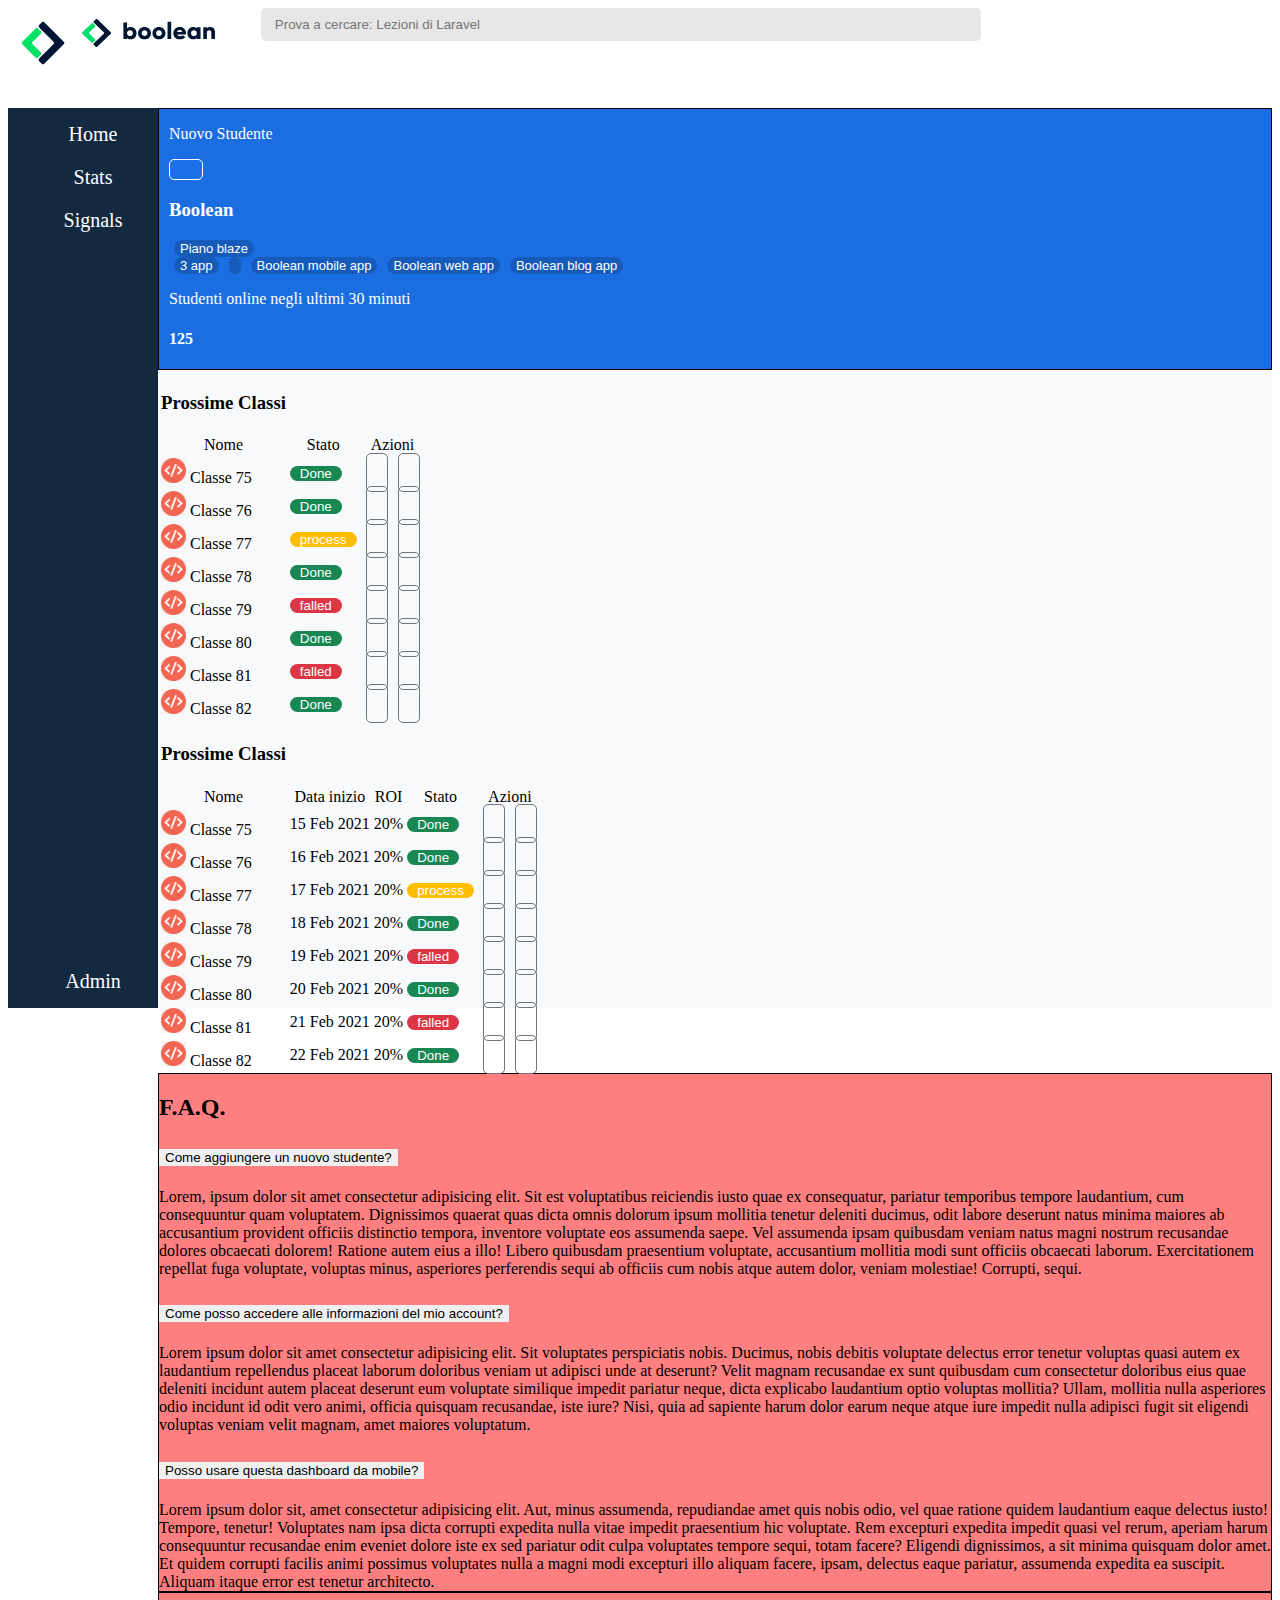
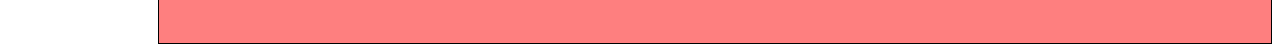
==== commit 0f3dcd96: "modify accordion" ====
--- a/index.html
+++ b/index.html
@@ -121,8 +121,8 @@
         <div class="row bottom">
           <div class="my-4 col-lg-8">
 
-            <div class="table-responsive-sm">
-              <table class="table">
+            <div class="table-responsive-sm d-lg-none">
+              <table class="table table-borderless">
                 <thead>
                   <tr>
                     <th><h3>Prossime Classi</h3></th>
@@ -229,6 +229,183 @@
               </table>
             </div>
 
+            <div class="table-responsive-md d-none d-lg-table-cell ">
+              <table class="table table-borderless">
+                <thead>
+                  <tr>
+                    <th><h3>Prossime Classi</h3></th>
+                  </tr>
+                  <tr>
+                    <th>Nome</th>
+                    <th colspan="4">Data inizio</th>
+                    <th>ROI</th>
+                    <th class="text-center">Stato</th>
+                    <th class="text-center">Azioni</th>
+                  </tr>
+                </thead>
+
+                <tbody>
+                  <tr>
+                    <td>
+                      <img src="img/class-avatar.jpg" alt="avatar">
+                        Classe 75
+                    </td>
+                    <td colspan="4">15 Feb 2021</td>
+                    <td>20%</td>
+                    <td class="d-flex justify-content-center align-items-center"><button class="done text-center">Done</button></td>
+                    <td class="text-center">
+                      <i class="fa-sharp fa-solid fa-pencil"></i>
+                      <i class="fa-solid fa-trash"></i>
+                    </td>
+                  </tr>
+
+                  <tr>
+                    <td>
+                      <img src="img/class-avatar.jpg" alt="avatar">
+                        Classe 76
+                    </td>
+                    <td colspan="4">16 Feb 2021</td>
+                    <td>20%</td>
+                    <td class="d-flex justify-content-center align-items-center"><button class="done text-center">Done</button></td>
+                    <td class="text-center">
+                      <i class="fa-sharp fa-solid fa-pencil"></i>
+                      <i class="fa-solid fa-trash"></i>
+                    </td>
+                  </tr>
+
+                  <tr>
+                    <td>
+                      <img src="img/class-avatar.jpg" alt="avatar">
+                        Classe 77
+                    </td>
+                    <td colspan="4">17 Feb 2021</td>
+                    <td>20%</td>
+                    <td class="d-flex justify-content-center align-items-center"><button class="process text-center">process</button></td>
+                    <td class="text-center">
+                      <i class="fa-sharp fa-solid fa-pencil"></i>
+                      <i class="fa-solid fa-trash"></i>
+                    </td>
+                  </tr>
+
+                  <tr>
+                    <td>
+                      <img src="img/class-avatar.jpg" alt="avatar">
+                        Classe 78
+                    </td>
+                    <td colspan="4">18 Feb 2021</td>
+                    <td>20%</td>
+                    <td class="d-flex justify-content-center align-items-center"><button class="done text-center">Done</button></td>
+                    <td class="text-center">
+                      <i class="fa-sharp fa-solid fa-pencil"></i>
+                      <i class="fa-solid fa-trash"></i>
+                    </td>
+                  </tr>
+
+                  <tr>
+                    <td>
+                      <img src="img/class-avatar.jpg" alt="avatar">
+                        Classe 79
+                    </td>
+                    <td colspan="4">19 Feb 2021</td>
+                    <td>20%</td>
+                    <td class="d-flex justify-content-center align-items-center"><button class="falled text-center">falled</button></td>
+                    <td class="text-center">
+                      <i class="fa-sharp fa-solid fa-pencil"></i>
+                      <i class="fa-solid fa-trash"></i>
+                    </td>
+                  </tr>
+
+                  <tr>
+                    <td>
+                      <img src="img/class-avatar.jpg" alt="avatar">
+                        Classe 80
+                    </td>
+                    <td colspan="4">20 Feb 2021</td>
+                    <td>20%</td>
+                    <td class="d-flex justify-content-center align-items-center"><button class="done text-center">Done</button></td>
+                    <td class="text-center">
+                      <i class="fa-sharp fa-solid fa-pencil"></i>
+                      <i class="fa-solid fa-trash"></i>
+                    </td>
+                  </tr>
+
+                  <tr>
+                    <td>
+                      <img src="img/class-avatar.jpg" alt="avatar">
+                        Classe 81
+                    </td>
+                    <td colspan="4">21 Feb 2021</td>
+                    <td>20%</td>
+                    <td class="d-flex justify-content-center align-items-center"><button class="falled text-center">falled</button>
+                    </td>
+                      <td class="text-center">
+                        <i class="fa-sharp fa-solid fa-pencil"></i>
+                        <i class="fa-solid fa-trash"></i>
+                      </td>
+                  </tr>
+
+                  <tr>
+                    <td>
+                      <img src="img/class-avatar.jpg" alt="avatar">
+                        Classe 82
+                    </td>
+                    <td colspan="4">22 Feb 2021</td>
+                    <td>20%</td>
+                    <td class="d-flex justify-content-center align-items-center"><button class="done">Done</button></td>
+                    <td class="text-center">
+                      <i class="fa-sharp fa-solid fa-pencil"></i>
+                      <i class="fa-solid fa-trash"></i>
+                    </td>
+                  </tr>
+                </tbody>
+              </table>
+            </div>
+
+            <div class="container accordion debug">
+              <h2>F.A.Q.</h2>
+              <div class="accordion" id="accordionExample">
+                <div class="accordion-item">
+                  <h2 class="accordion-header" id="headingOne">
+                    <button class="accordion-button" type="button" data-bs-toggle="collapse" data-bs-target="#collapseOne" aria-expanded="true" aria-controls="collapseOne">
+                      Come aggiungere un nuovo studente?
+                    </button>
+                  </h2>
+                  <div id="collapseOne" class="accordion-collapse collapse show" aria-labelledby="headingOne" data-bs-parent="#accordionExample">
+                    <div class="accordion-body">
+                      <p>Lorem, ipsum dolor sit amet consectetur adipisicing elit. Sit est voluptatibus reiciendis iusto quae ex consequatur, pariatur temporibus tempore laudantium, cum consequuntur quam voluptatem. Dignissimos quaerat quas dicta omnis dolorum ipsum mollitia tenetur deleniti ducimus, odit labore deserunt natus minima maiores ab accusantium provident officiis distinctio tempora, inventore voluptate eos assumenda saepe. Vel assumenda ipsam quibusdam veniam natus magni nostrum recusandae dolores obcaecati dolorem! Ratione autem eius a illo! Libero quibusdam praesentium voluptate, accusantium mollitia modi sunt officiis obcaecati laborum. Exercitationem repellat fuga voluptate, voluptas minus, asperiores perferendis sequi ab officiis cum nobis atque autem dolor, veniam molestiae! Corrupti, sequi.</p>
+  
+                      
+  
+                    </div>
+                  </div>
+                </div>
+                <div class="accordion-item">
+                  <h2 class="accordion-header" id="headingTwo">
+                    <button class="accordion-button collapsed" type="button" data-bs-toggle="collapse" data-bs-target="#collapseTwo" aria-expanded="false" aria-controls="collapseTwo">
+                      Come posso accedere alle informazioni del mio account?
+                    </button>
+                  </h2>
+                  <div id="collapseTwo" class="accordion-collapse collapse" aria-labelledby="headingTwo" data-bs-parent="#accordionExample">
+                    <div class="accordion-body">
+                      Lorem ipsum dolor sit amet consectetur adipisicing elit. Sit voluptates perspiciatis nobis. Ducimus, nobis debitis voluptate delectus error tenetur voluptas quasi autem ex laudantium repellendus placeat laborum doloribus veniam ut adipisci unde at deserunt? Velit magnam recusandae ex sunt quibusdam cum consectetur doloribus eius quae deleniti incidunt autem placeat deserunt eum voluptate similique impedit pariatur neque, dicta explicabo laudantium optio voluptas mollitia? Ullam, mollitia nulla asperiores odio incidunt id odit vero animi, officia quisquam recusandae, iste iure? Nisi, quia ad sapiente harum dolor earum neque atque iure impedit nulla adipisci fugit sit eligendi voluptas veniam velit magnam, amet maiores voluptatum.
+                    </div>
+                  </div>
+                </div>
+                <div class="accordion-item">
+                  <h2 class="accordion-header" id="headingThree">
+                    <button class="accordion-button collapsed" type="button" data-bs-toggle="collapse" data-bs-target="#collapseThree" aria-expanded="false" aria-controls="collapseThree">
+                      Posso usare questa dashboard da mobile?
+                    </button>
+                  </h2>
+                  <div id="collapseThree" class="accordion-collapse collapse" aria-labelledby="headingThree" data-bs-parent="#accordionExample">
+                    <div class="accordion-body">
+                      Lorem ipsum dolor sit, amet consectetur adipisicing elit. Aut, minus assumenda, repudiandae amet quis nobis odio, vel quae ratione quidem laudantium eaque delectus iusto! Tempore, tenetur! Voluptates nam ipsa dicta corrupti expedita nulla vitae impedit praesentium hic voluptate. Rem excepturi expedita impedit quasi vel rerum, aperiam harum consequuntur recusandae enim eveniet dolore iste ex sed pariatur odit culpa voluptates tempore sequi, totam facere? Eligendi dignissimos, a sit minima quisquam dolor amet. Et quidem corrupti facilis animi possimus voluptates nulla a magni modi excepturi illo aliquam facere, ipsam, delectus eaque pariatur, assumenda expedita ea suscipit. Aliquam itaque error est tenetur architecto.
+                    </div>
+                  </div>
+                </div>
+              </div>
+            </div>
+
           </div>
 
           <div class="debug col-lg-4"></div>
@@ -246,191 +423,11 @@
           <div class="content-bottom">
 
             <div class="container">
-              <div class="row">
-                <div class="col">
-
-               
-                <div>
-                  <h3>Prossime Classi</h3>
-                </div>
-
-                
-                </div>
-                </div>
-                
-                
-                <div class="table-responsive-md d-none d-md-block">
-                  <table class="table">
-                    <table class="table">
-                      <thead>
-                        <tr>
-                          <th>Nome</th>
-                          <th colspan="4">Data inizio</th>
-                          <th>ROI</th>
-                          <th class="text-center">Stato</th>
-                          <th class="text-center">Azioni</th>
-                        </tr>
-                      </thead>
-  
-                      <tbody>
-                        <tr>
-                          <td>
-                            <img src="img/class-avatar.jpg" alt="avatar">
-                            Classe 75
-                          </td>
-                          <td colspan="4">15 Feb 2021</td>
-                          <td>20%</td>
-                          <td class="d-flex justify-content-center align-items-center"><button class="done text-center">Done</button></td>
-                          <td class="text-center"><i class="fa-sharp fa-solid fa-pencil"></i>
-                            <i class="fa-solid fa-trash"></i>
-                          </td>
-                        </tr>
-  
-                        <tr>
-                          <td>
-                            <img src="img/class-avatar.jpg" alt="avatar">
-                            Classe 76
-                          </td>
-                          <td colspan="4">16 Feb 2021</td>
-                          <td>20%</td>
-                          <td class="d-flex justify-content-center align-items-center"><button class="done text-center">Done</button></td>
-                          <td class="text-center"><i class="fa-sharp fa-solid fa-pencil"></i>
-                            <i class="fa-solid fa-trash"></i>
-                          </td>
-                        </tr>
-  
-                        <tr>
-                          <td>
-                            <img src="img/class-avatar.jpg" alt="avatar">
-                            Classe 77
-                          </td>
-                          <td colspan="4">17 Feb 2021</td>
-                          <td>20%</td>
-                          <td class="d-flex justify-content-center align-items-center"><button class="process text-center">process</button></td>
-                          <td class="text-center"><i class="fa-sharp fa-solid fa-pencil"></i>
-                            <i class="fa-solid fa-trash"></i>
-                          </td>
-                        </tr>
-  
-                        <tr>
-                          <td>
-                            <img src="img/class-avatar.jpg" alt="avatar">
-                            Classe 78
-                          </td>
-                          <td colspan="4">18 Feb 2021</td>
-                          <td>20%</td>
-                          <td class="d-flex justify-content-center align-items-center"><button class="done text-center">Done</button></td>
-                          <td class="text-center"><i class="fa-sharp fa-solid fa-pencil"></i>
-                            <i class="fa-solid fa-trash"></i>
-                          </td>
-                        </tr>
-  
-                        <tr>
-                          <td>
-                            <img src="img/class-avatar.jpg" alt="avatar">
-                            Classe 79
-                          </td>
-                          <td colspan="4">19 Feb 2021</td>
-                          <td>20%</td>
-                          <td class="d-flex justify-content-center align-items-center"><button class="falled text-center">falled</button></td>
-                          <td class="text-center"><i class="fa-sharp fa-solid fa-pencil"></i>
-                            <i class="fa-solid fa-trash"></i>
-                          </td>
-                        </tr>
-  
-                        <tr>
-                          <td>
-                            <img src="img/class-avatar.jpg" alt="avatar">
-                            Classe 80
-                          </td>
-                          <td colspan="4">20 Feb 2021</td>
-                          <td>20%</td>
-                          <td class="d-flex justify-content-center align-items-center"><button class="done text-center">Done</button></td>
-                          <td class="text-center"><i class="fa-sharp fa-solid fa-pencil"></i>
-                            <i class="fa-solid fa-trash"></i>
-                          </td>
-                        </tr>
-  
-                        <tr>
-                          <td>
-                            <img src="img/class-avatar.jpg" alt="avatar">
-                            Classe 81
-                          </td>
-                          <td colspan="4">21 Feb 2021</td>
-                          <td>20%</td>
-                          <td class="d-flex justify-content-center align-items-center"><button class="falled text-center">falled</button></td>
-                          <td class="text-center"><i class="fa-sharp fa-solid fa-pencil"></i>
-                            <i class="fa-solid fa-trash"></i>
-                          </td>
-                        </tr>
-  
-                        <tr>
-                          <td>
-                            <img src="img/class-avatar.jpg" alt="avatar">
-                            Classe 82
-                          </td>
-                          <td colspan="4">22 Feb 2021</td>
-                          <td>20%</td>
-                          <td class="d-flex justify-content-center align-items-center"><button class="done">Done</button></td>
-                          <td class="text-center"><i class="fa-sharp fa-solid fa-pencil"></i>
-                            <i class="fa-solid fa-trash"></i>
-                          </td>
-                        </tr>
-                        </tbody>
-                        </table>
-                  </div>
-                </div>
-
-              </div>
-
-
-
-
-
-              <div class="container accordion debug">
-                <h2>F.A.Q.</h2>
-                <div class="accordion" id="accordionExample">
-                  <div class="accordion-item">
-                    <h2 class="accordion-header" id="headingOne">
-                      <button class="accordion-button" type="button" data-bs-toggle="collapse" data-bs-target="#collapseOne" aria-expanded="true" aria-controls="collapseOne">
-                        Come aggiungere un nuovo studente?
-                      </button>
-                    </h2>
-                    <div id="collapseOne" class="accordion-collapse collapse show" aria-labelledby="headingOne" data-bs-parent="#accordionExample">
-                      <div class="accordion-body">
-                        <p>Lorem, ipsum dolor sit amet consectetur adipisicing elit. Sit est voluptatibus reiciendis iusto quae ex consequatur, pariatur temporibus tempore laudantium, cum consequuntur quam voluptatem. Dignissimos quaerat quas dicta omnis dolorum ipsum mollitia tenetur deleniti ducimus, odit labore deserunt natus minima maiores ab accusantium provident officiis distinctio tempora, inventore voluptate eos assumenda saepe. Vel assumenda ipsam quibusdam veniam natus magni nostrum recusandae dolores obcaecati dolorem! Ratione autem eius a illo! Libero quibusdam praesentium voluptate, accusantium mollitia modi sunt officiis obcaecati laborum. Exercitationem repellat fuga voluptate, voluptas minus, asperiores perferendis sequi ab officiis cum nobis atque autem dolor, veniam molestiae! Corrupti, sequi.</p>
-    
-                        
-    
-                      </div>
-                    </div>
-                  </div>
-                  <div class="accordion-item">
-                    <h2 class="accordion-header" id="headingTwo">
-                      <button class="accordion-button collapsed" type="button" data-bs-toggle="collapse" data-bs-target="#collapseTwo" aria-expanded="false" aria-controls="collapseTwo">
-                        Come posso accedere alle informazioni del mio account?
-                      </button>
-                    </h2>
-                    <div id="collapseTwo" class="accordion-collapse collapse" aria-labelledby="headingTwo" data-bs-parent="#accordionExample">
-                      <div class="accordion-body">
-                        Lorem ipsum dolor sit amet consectetur adipisicing elit. Sit voluptates perspiciatis nobis. Ducimus, nobis debitis voluptate delectus error tenetur voluptas quasi autem ex laudantium repellendus placeat laborum doloribus veniam ut adipisci unde at deserunt? Velit magnam recusandae ex sunt quibusdam cum consectetur doloribus eius quae deleniti incidunt autem placeat deserunt eum voluptate similique impedit pariatur neque, dicta explicabo laudantium optio voluptas mollitia? Ullam, mollitia nulla asperiores odio incidunt id odit vero animi, officia quisquam recusandae, iste iure? Nisi, quia ad sapiente harum dolor earum neque atque iure impedit nulla adipisci fugit sit eligendi voluptas veniam velit magnam, amet maiores voluptatum.
-                      </div>
-                    </div>
-                  </div>
-                  <div class="accordion-item">
-                    <h2 class="accordion-header" id="headingThree">
-                      <button class="accordion-button collapsed" type="button" data-bs-toggle="collapse" data-bs-target="#collapseThree" aria-expanded="false" aria-controls="collapseThree">
-                        Posso usare questa dashboard da mobile?
-                      </button>
-                    </h2>
-                    <div id="collapseThree" class="accordion-collapse collapse" aria-labelledby="headingThree" data-bs-parent="#accordionExample">
-                      <div class="accordion-body">
-                        Lorem ipsum dolor sit, amet consectetur adipisicing elit. Aut, minus assumenda, repudiandae amet quis nobis odio, vel quae ratione quidem laudantium eaque delectus iusto! Tempore, tenetur! Voluptates nam ipsa dicta corrupti expedita nulla vitae impedit praesentium hic voluptate. Rem excepturi expedita impedit quasi vel rerum, aperiam harum consequuntur recusandae enim eveniet dolore iste ex sed pariatur odit culpa voluptates tempore sequi, totam facere? Eligendi dignissimos, a sit minima quisquam dolor amet. Et quidem corrupti facilis animi possimus voluptates nulla a magni modi excepturi illo aliquam facere, ipsam, delectus eaque pariatur, assumenda expedita ea suscipit. Aliquam itaque error est tenetur architecto.
-                      </div>
-                    </div>
-                  </div>
-                </div>
-              </div>
+
+
+
+
+             
             </div>
 
 
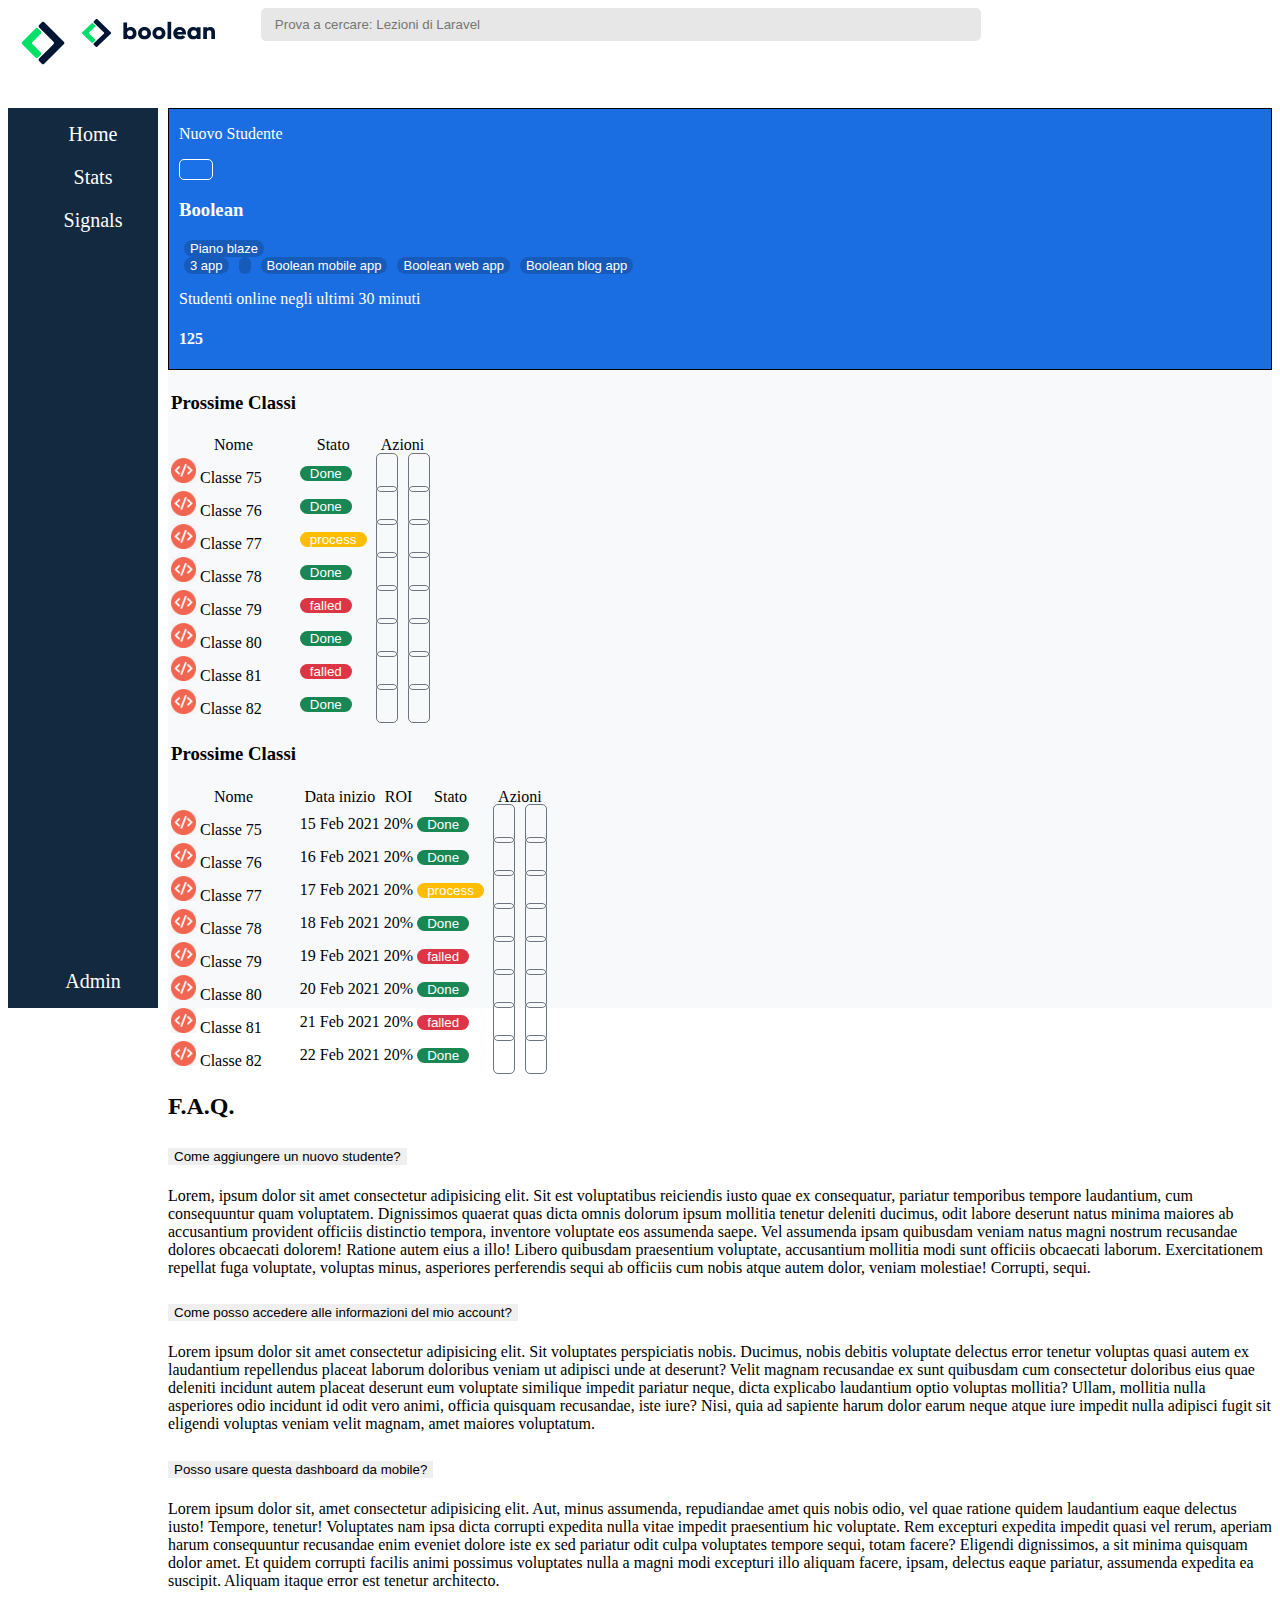
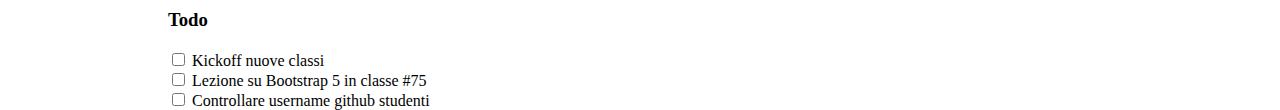
==== commit e7581db3: "[add] section checkbox" ====
--- a/index.html
+++ b/index.html
@@ -121,11 +121,11 @@
         <div class="row bottom">
           <div class="my-4 col-lg-8">
 
-            <div class="table-responsive-sm d-lg-none">
+            <div class="table-responsive-sm d-lg-none border border-1">
               <table class="table table-borderless">
                 <thead>
                   <tr>
-                    <th><h3>Prossime Classi</h3></th>
+                    <th><h3 class="border border-1">Prossime Classi</h3></th>
                   </tr>
 
                   <tr>
@@ -229,11 +229,11 @@
               </table>
             </div>
 
-            <div class="table-responsive-md d-none d-lg-table-cell ">
+            <div class="table-responsive-md d-none d-lg-table-cell border border-1 ">
               <table class="table table-borderless">
                 <thead>
                   <tr>
-                    <th><h3>Prossime Classi</h3></th>
+                    <th><h3 class="border border-1">Prossime Classi</h3></th>
                   </tr>
                   <tr>
                     <th>Nome</th>
@@ -361,8 +361,8 @@
               </table>
             </div>
 
-            <div class="container accordion debug">
-              <h2>F.A.Q.</h2>
+            <div class="my-4 container accordion border border-1">
+              <h2 class="border border-1">F.A.Q.</h2>
               <div class="accordion" id="accordionExample">
                 <div class="accordion-item">
                   <h2 class="accordion-header" id="headingOne">
@@ -408,79 +408,44 @@
 
           </div>
 
-          <div class="debug col-lg-4"></div>
+          <div class="col-lg-4">
+            <div class="todo border border-1">
+              <h3 class="border border-1">Todo</h3>
+              <div class="check border my-4 mx-3">
+                <div class="form-check">
+                <input class="form-check-input" type="checkbox" value="" id="flexCheckDefault">
+                <label class="form-check-label" for="flexCheckDefault">
+                  Kickoff nuove classi
+                </label>
+              </div>
+
+              <div class="form-check border-1">
+                <input class="form-check-input" type="checkbox" value="" id="flexCheckDefault">
+                <label class="form-check-label" for="flexCheckDefault">
+                  Lezione su Bootstrap 5 in classe #75
+                </label>
+              </div>
+
+              <div class="form-check">
+                <input class="form-check-input" type="checkbox" value="" id="flexCheckDefault">
+                <label class="form-check-label" for="flexCheckDefault">
+                  Controllare username github studenti
+                </label>
+              </div>
+
+              </div>
+
+            </div>
+
+            <div class="graphic">
+              
+            </div>
+          </div>
             
 
 
       </main>
     </div>
-
-
-
-
-  
-  <!--
-          <div class="content-bottom">
-
-            <div class="container">
-
-
-
-
-             
-            </div>
-
-
-          <div class="container stats debug">
-            <div class="row">
-              <div class="col">
-                <h2>Todo</h2>
-    
-                <div class="form-check">
-                  <input class="form-check-input" type="checkbox" value="" id="flexKichoffNuoveClassi">
-                  <label class="form-check-label" for="flexCheckDefault">
-                    Kickoff nuove classi
-                  </label>
-                </div>
-    
-                <div class="form-check">
-                  <input class="form-check-input" type="checkbox" value="" id="flexLezioneSuBootstrap5" checked>
-                  <label class="form-check-label" for="flexCheckChecked">
-                    Lezione su Bootstrap 5 in classe #75
-                  </label>
-                </div>
-    
-                <div class="form-check">
-                  <input class="form-check-input" type="checkbox" value="" id="flexLezioneSuBootstrap5" checked>
-                  <label class="form-check-label" for="flexControllareUsernameGithub">
-                    Controllare username github studenti
-                  </label>
-                </div>
-                
-              </div>
-    
-              <div class="container">
-    
-              </div>
-  
-              </div>
-  
-            </div>
-
-              </div>
-
-        </div>
-
-    </main>
-  </div>
-
-
-
-
-
-    
-
-  
 
   <!--Bootstrap js-->
   <script src="https://cdn.jsdelivr.net/npm/bootstrap@5.0.2/dist/js/bootstrap.bundle.min.js" integrity="sha384-MrcW6ZMFYlzcLA8Nl+NtUVF0sA7MsXsP1UyJoMp4YLEuNSfAP+JcXn/tWtIaxVXM" crossorigin="anonymous"></script>
--- a/css/style.css
+++ b/css/style.css
@@ -104,6 +104,7 @@
 main{
   width: calc( 100% - 150px );
   background-color: #F8F9FA;
+  margin-left: 10px;
 }
 
 .row.top{
@@ -171,7 +172,6 @@
   padding: 0 10px;
   border-radius: 10px;
   color: white;
-  
 }
 
 .table .done{
@@ -186,61 +186,4 @@
   background-color:#DC3545 ;
 } 
 
-/*MAIN-RIGHT*/
-/*.main-right .row.top{
-  background-color: #1B72E8;
-}
 
-.main-right .boolean span, .boolean-app{
-  background-color:#165BBA ;
-  padding:5px 10px;
-  border-radius: 15px;
-  margin: 0 2px;
-}
-
-
-**/
-
-
-/*MAIN*/
-/* main{
-  display: flex;
-} */
-
-
-/*CONTENT-TOP*/
-/* .content-top{
-  background-color: #1A6EE1;
-  color:white;
-  padding: 0 10px;
-}
-
-.content-top button{
-  color:white;
-}
-
-.content-top p{
-  display: inline-block;
-}
-
-.content-top .add-new button{
-  padding: 3px 10px;
-  border: 1px solid white;
-  border-radius: 5px;
-  background-color: #1A6EE1;
-}
-
-.app button{
-  padding: 0 10px;
-  border-radius: 15px;
-  background-color: #1453AA;
-  margin: 0 5px;
-}
-
-/*CONTENT-BOTTOM*/
-
-/* .container .col h3{
-  border: 1px solid black;
-  padding: 10px 10px;
-} */ 
-
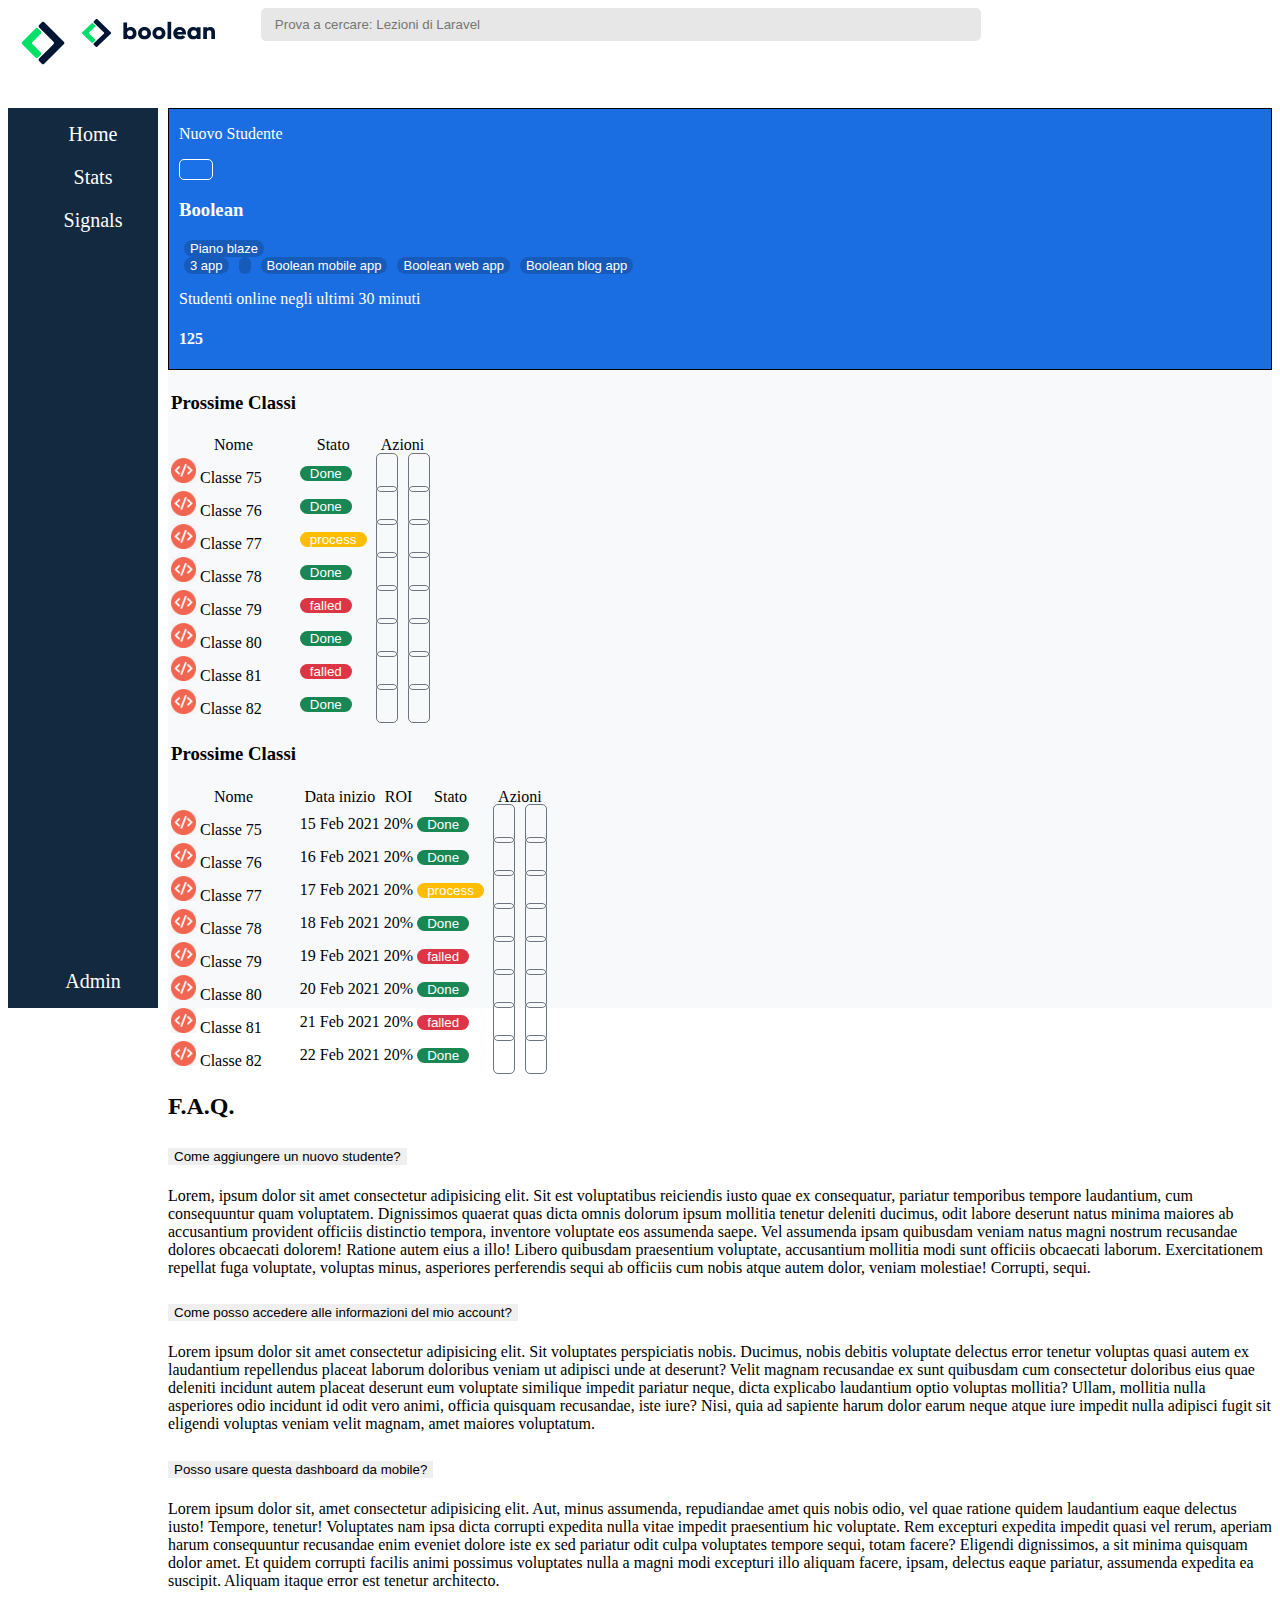
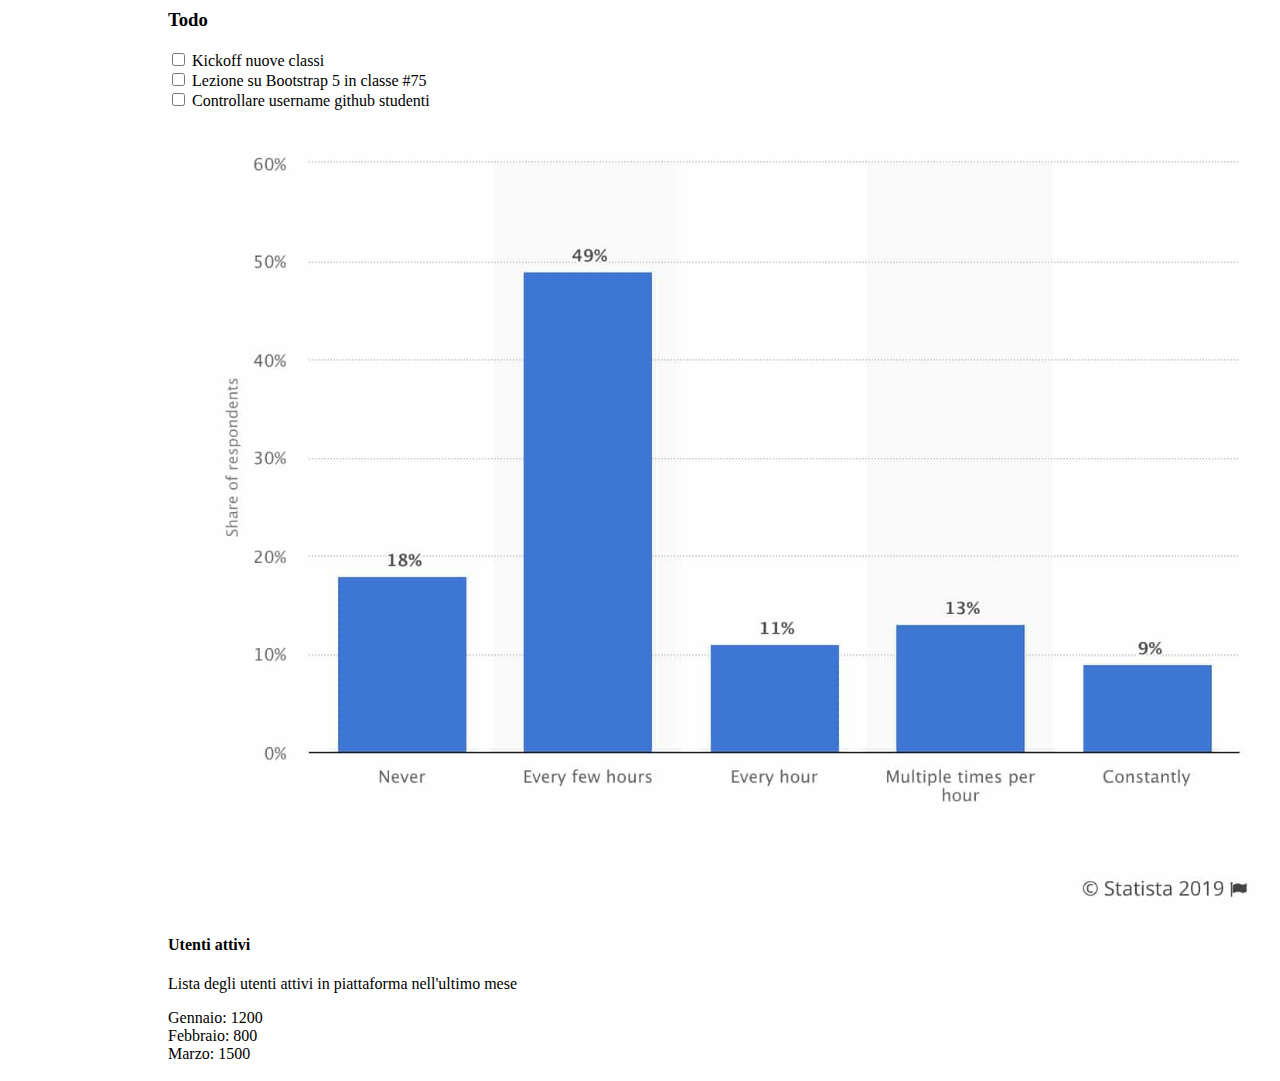
==== commit fb7747a1: "[add] graphic" ====
--- a/index.html
+++ b/index.html
@@ -439,6 +439,19 @@
 
             <div class="graphic">
               
+            <div class="graphic border border-1 my-4">
+              <div class="my-4 mx-4 border border-1">
+                <img src="img/stats.jpeg" alt="stats">
+                <h4>Utenti attivi</h4>
+                <p>Lista degli utenti attivi in piattaforma nell'ultimo mese</p>
+                <div class="border border-bottom-1">Gennaio: 1200</div>
+                <div class="border border-bottom-1">Febbraio: 800</div>
+                <div class="border border-bottom-1"> Marzo: 1500</div>
+                <div class="border border-bottom-1"><a href="#">Visualizza report approfondito</a></div>
+              </div>
+
+            </div>
+              
             </div>
           </div>
             
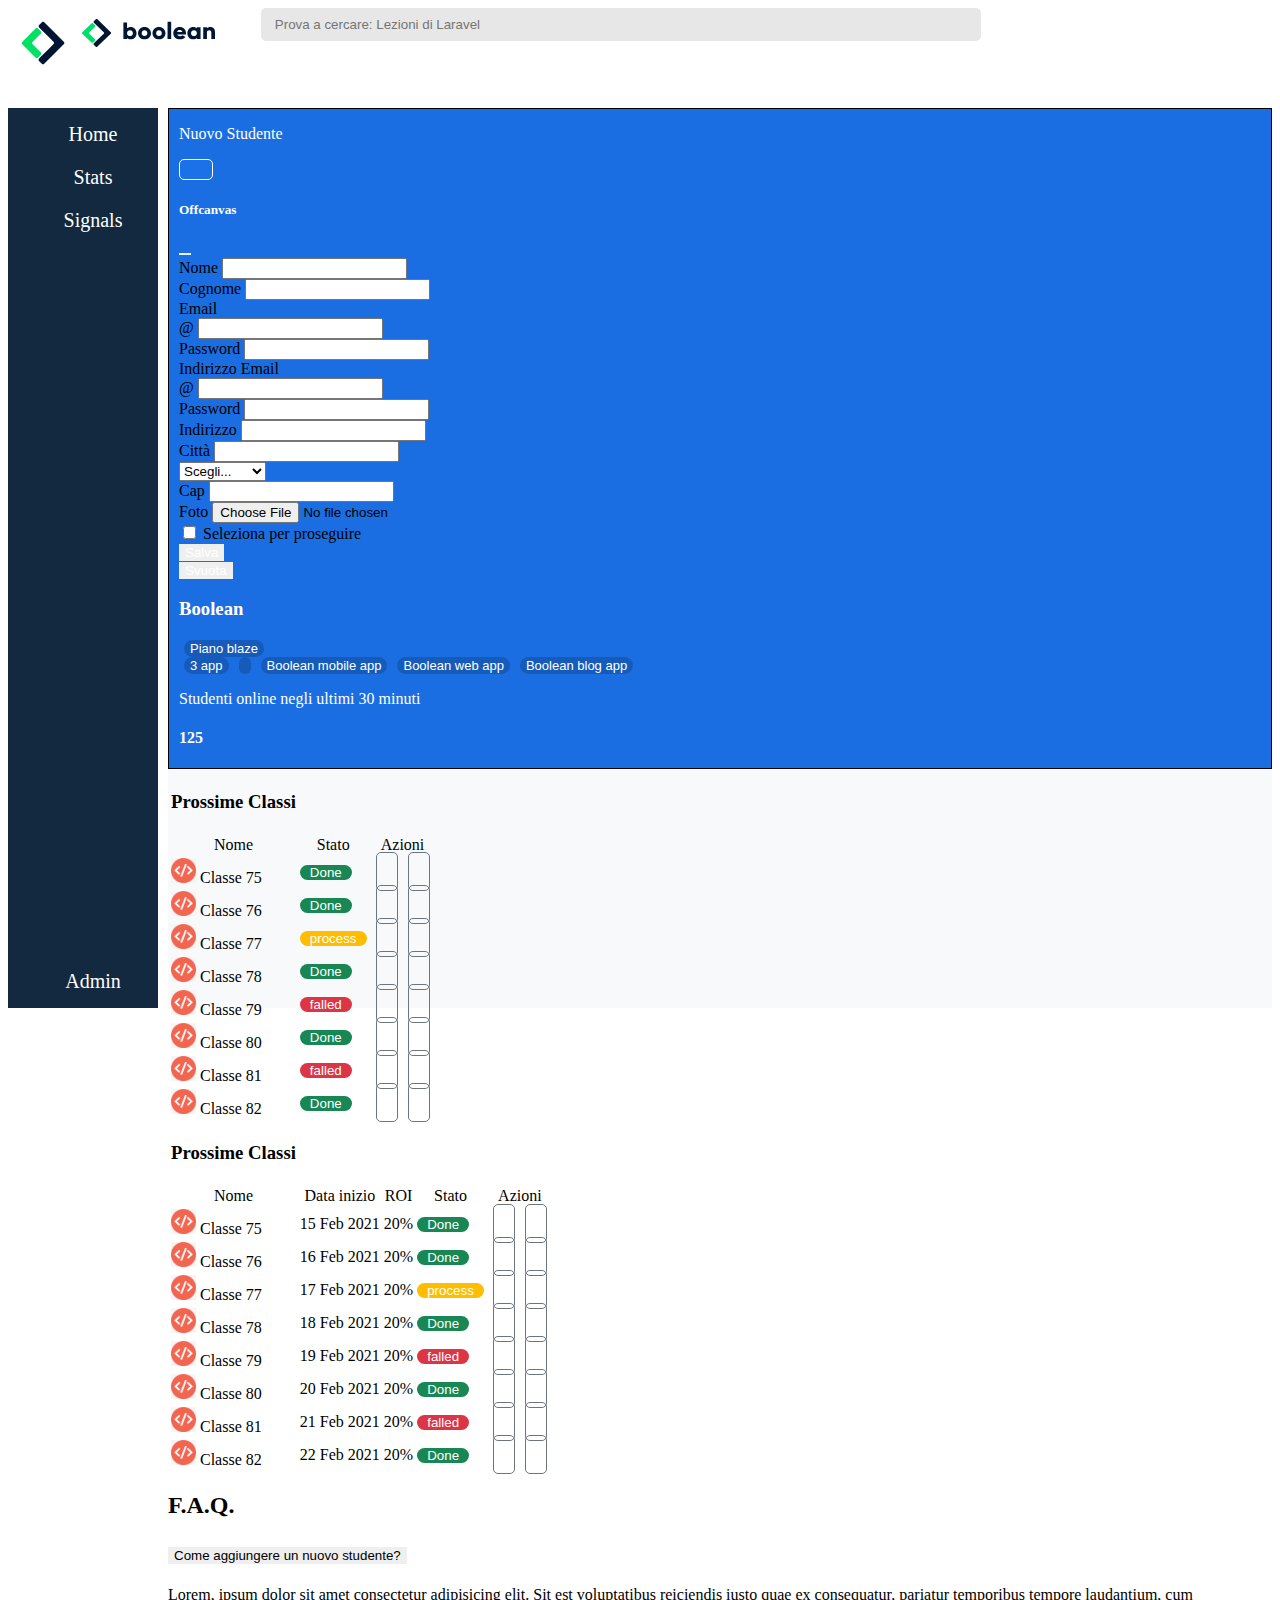
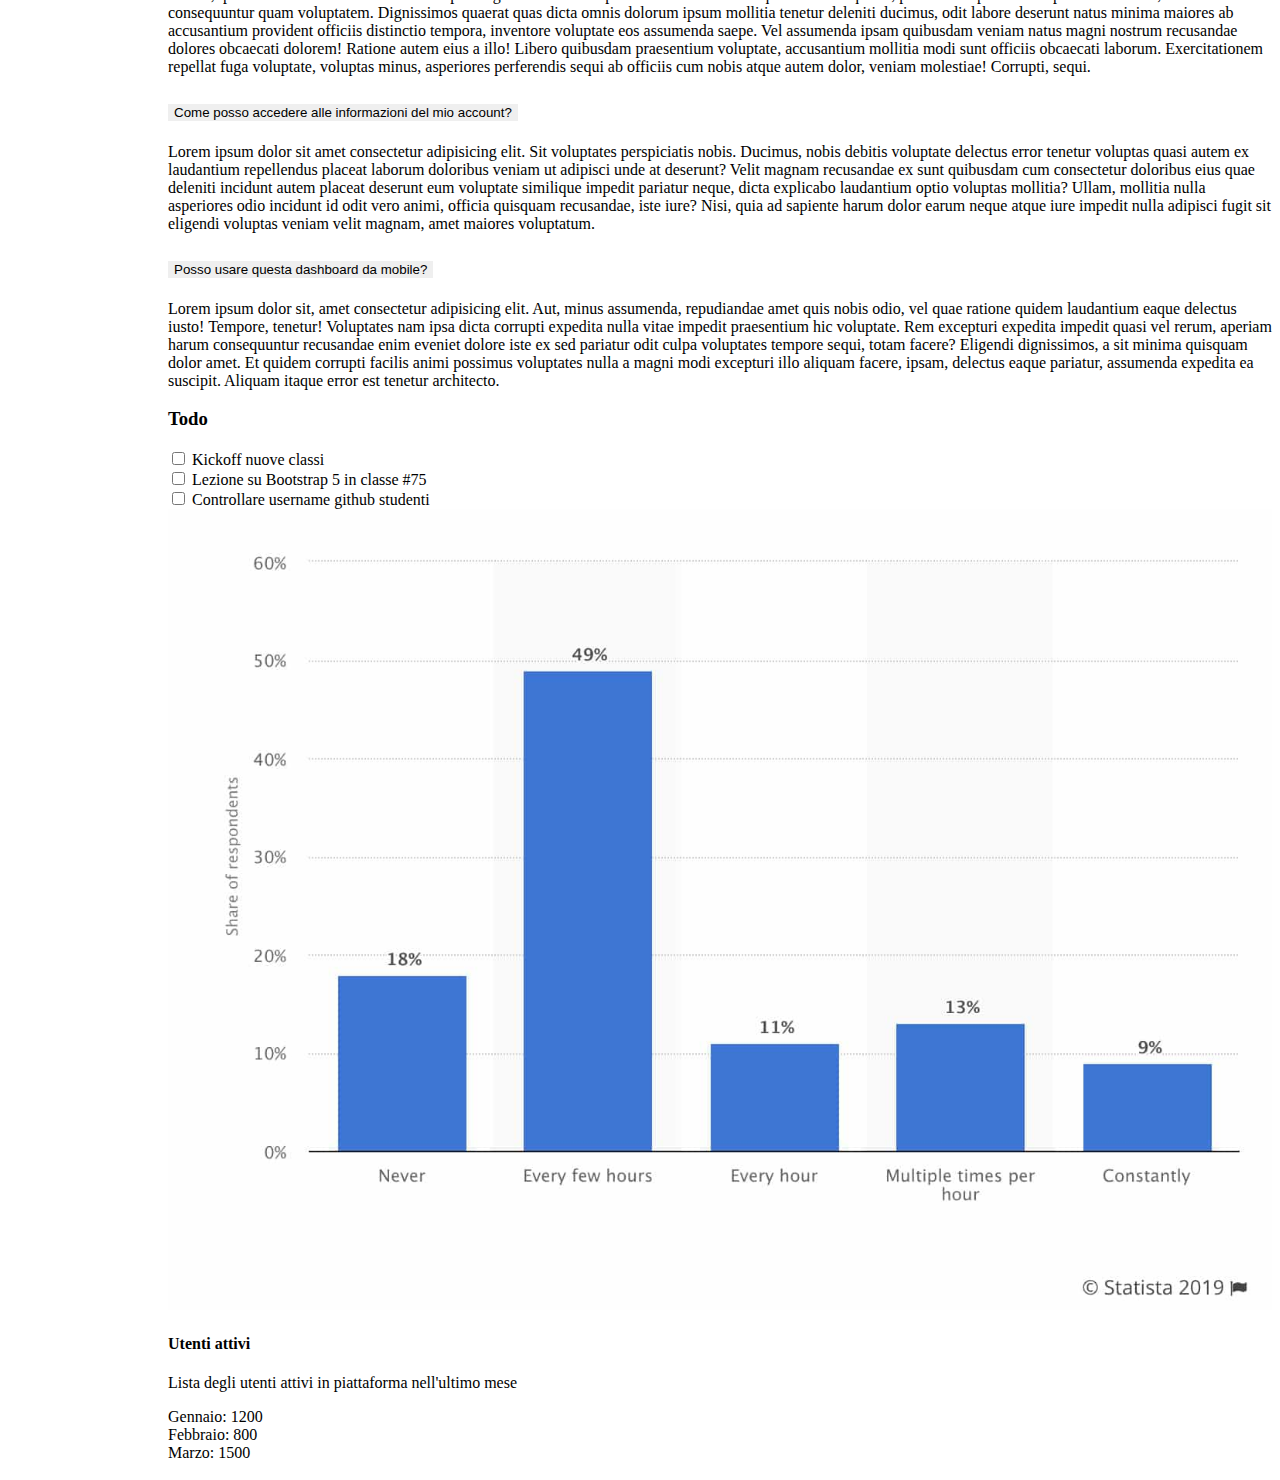
==== commit 4fa6c5df: "[add] offcanvas" ====
--- a/index.html
+++ b/index.html
@@ -86,8 +86,122 @@
 
           <div class="add-new py-4 col-md-3 order-md-3">
             <p>Nuovo Studente</p>
-            <button><i class="fa-regular fa-plus"></i></button>
-          </div>
+            <button type="button" data-bs-toggle="offcanvas" data-bs-target="#offcanvasExample" aria-controls="offcanvasExample"><i class="fa-regular fa-plus"></i></button>
+          </div>
+          <!--offcanvas-->
+          <div class="offcanvas offcanvas-start" tabindex="-1" id="offcanvasExample" aria-labelledby="offcanvasExampleLabel">
+            <div class="offcanvas-header">
+              <h5 class="offcanvas-title" id="offcanvasExampleLabel">Offcanvas</h5>
+              <button type="button" class="btn-close text-reset" data-bs-dismiss="offcanvas" aria-label="Close"></button>
+            </div>
+            <div class="offcanvas-body">
+              <div>
+                <div class="row">
+                  <div class="mb-3 col-6">
+                    <label for="exampleFormControlInput1" class="form-label">Nome</label>
+                    <input type="nome" class="form-control" id="exampleFormControlInput1">
+                  </div>
+                  
+                  <div class="mb-3 col-6">
+                    <label for="exampleFormControlInput1" class="form-label">Cognome</label>
+                    <input type="cognome" class="form-control" id="exampleFormControlInput1">
+                  </div>
+                </div>
+
+                <div class="row">
+                  <div class="mb-3 col-6">
+                    <label for="exampleFormControlInput1" class="form-label">Email</label>
+                    <div class="input-group mb-3">
+                      <span class="input-group-text" id="basic-addon1">@</span>
+                      <input type="text" class="form-control" aria-label="Username" aria-describedby="basic-addon1">
+                    </div>
+                  </div>
+                  
+                  <div class="mb-3 col-6">
+                    <label for="exampleFormControlInput1" class="form-label">Password</label>
+                    <input type="password" class="form-control" id="exampleFormControlInput1">
+                  </div>
+                </div>
+
+                <div class="row">
+                  <div class="mb-3 col-6">
+                    <label for="exampleFormControlInput1" class="form-label">Indirizzo Email</label>
+                    <div class="input-group mb-3">
+                      <span class="input-group-text" id="basic-addon1">@</span>
+                      <input type="text" class="form-control" aria-label="Username" aria-describedby="basic-addon1">
+                    </div>
+                  </div>
+                  
+                  
+                  <div class="mb-3 col-6">
+                    <label for="exampleFormControlInput1" class="form-label">Password</label>
+                    <input type="password" class="form-control" id="exampleFormControlInput1">
+                  </div>
+                </div>
+              </div>
+
+                <div class="row">
+                  <div class="mb-3 col">
+                    <label for="exampleFormControlInput1"class="form-label">Indirizzo</label>
+                    <input type="text" class="form-control" id="exampleFormControlInput1">
+                  </div>
+                </div>
+
+                <div class="row">
+                  <div class="mb-3 col-5">
+                    <label for="exampleFormControlInput1" class="form-label">Città</label>
+                    <input type="città" class="form-control" id="exampleFormControlInput1">
+                  </div>
+  
+                  <div class="mb-3 my-4 col-4">
+                    <select class="form-select" aria-label="Default select">
+                      <option selected>Scegli...</option>
+                      <option value="1">Italia</option>
+                      <option value="2">Australia</option>
+                      <option value="3">Danimarca</option>
+                    </select>
+                  </div>
+
+            
+                  <div class="mb-3 col-3">
+                    <label for="exampleFormControlInput1" class="form-label">Cap</label>
+                    <input type="città" class="form-control" id="exampleFormControlInput1">
+                  </div>
+
+                </div>
+
+                <div class="row">
+                  <div class="mb-3">
+                    <label for="formFile" class="form-label">Foto</label>
+                    <input class="form-control" type="file" id="formFile">
+                  </div>
+
+              </div>
+
+              <div class="row">
+                <div class="col">
+                  <div class="form-check">
+                    <input class="form-check-input" type="checkbox" value="" id="flexCheckDefault">
+                    <label class="form-check-label" for="flexCheckDefault">
+                      Seleziona per proseguire
+                    </label>
+                  </div>
+
+                </div>
+              </div>
+
+              <div class="row">
+                <div class="col-1">
+                  <button type="submit" class="btn btn-primary">Salva</button>
+                </div>
+
+                <div class="col-1">
+                  <button type="Svuota" class=" text-dark btn btn-warning">Svuota</button>
+                </div>
+              </div>
+
+            </div>
+          </div>  
 
           <div class="app col py-4">
             <h3 class="d-inline-block">Boolean</h3>
@@ -455,7 +569,7 @@
             </div>
           </div>
             
-
+          <!--offcanvas-->
 
       </main>
     </div>
--- a/css/style.css
+++ b/css/style.css
@@ -186,4 +186,11 @@
   background-color:#DC3545 ;
 } 
 
+/*OFFCANVAS*/
+.offcanvas{
+  width: 800px;
+}
 
+.offcanvas-body{
+  color:black;
+}
